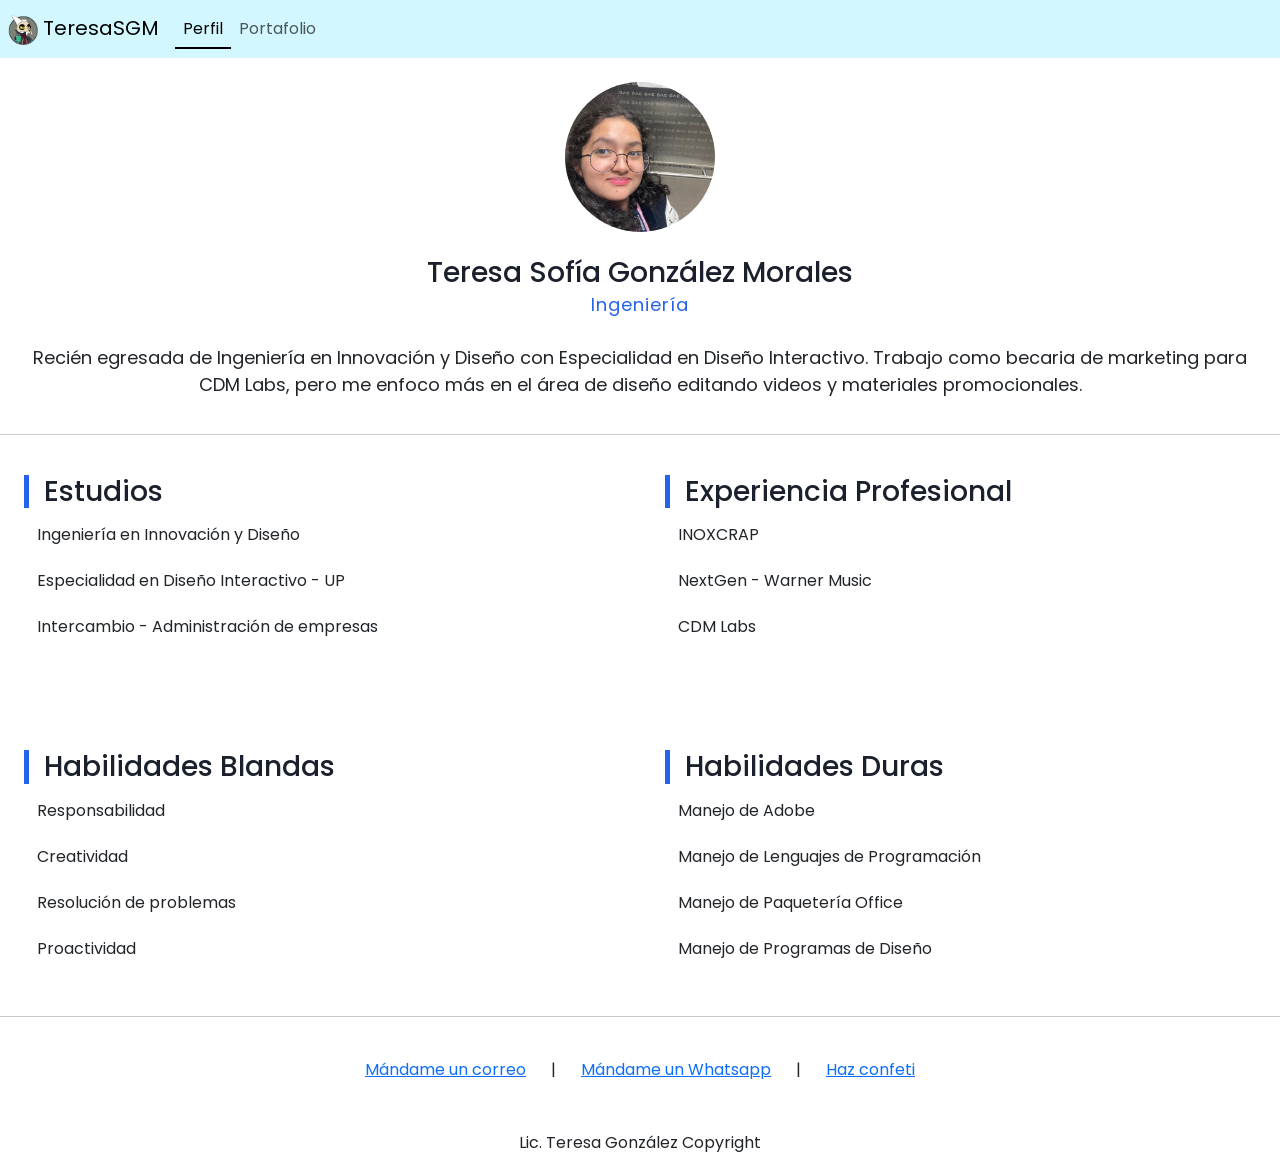
==== index.html @ 3d44a3c5 "Add footer" ====
<!DOCTYPE html>
<html lang="en">
<head>
    <meta charset="utf-8" />
    <meta name="viewport" content="width=device-width, initial-scale=1" />
    <title>Mi perfil</title>
    <link rel="preconnect" href="https://fonts.googleapis.com" />
    <link rel="preconnect" href="https://fonts.gstatic.com" crossorigin />
    <link
      href="https://cdn.jsdelivr.net/npm/bootstrap@5.3.8/dist/css/bootstrap.min.css"
      rel="stylesheet"
      integrity="sha384-sRIl4kxILFvY47J16cr9ZwB07vP4J8+LH7qKQnuqkuIAvNWLzeN8tE5YBujZqJLB"
      crossorigin="anonymous"
      
    />
    <link
      href="https://fonts.googleapis.com/css2?family=Poppins:ital,wght@0,100;0,200;0,300;0,400;0,500;0,600;0,700;0,800;0,900;1,100;1,200;1,300;1,400;1,500;1,600;1,700;1,800;1,900&display=swap"
      rel="stylesheet"
    />
    <link rel="stylesheet" href="./style.css">
</head>
<nav
      class="navbar navbar-expand-lg navbar-light"
      style="background-color: #d2f7ff"
    >
      <a class="navbar-brand ms-2" href="index.html">
        <img src="./Images/king.png" width="30" height="30" alt="gato" />
        TeresaSGM
      </a>

      <button
        class="navbar-toggler"
        type="button"
        data-bs-toggle="collapse"
        data-bs-target="#navbarNavAltMarkup"
        aria-controls="navbarNavAltMarkup"
        aria-expanded="false"
        aria-label="Toggle navigation"
      >
        <span class="navbar-toggler-icon"></span>
      </button>

      <div class="collapse navbar-collapse" id="navbarNavAltMarkup">
        <div class="navbar-nav">
          <a class="nav-item nav-link active" href="index.html">Perfil</a>
          <a class="nav-item nav-link" href="./links/portafolio.html"
            >Portafolio</a
          >
        </div>
      </div>
    </nav>
    <body>
    
    <br />
    <img class="profile-pic" alt="Teresa" src="./Images/foto.jpg" />
    <br />
    <h1 class="name">Teresa Sofía González Morales</h1>
    <h2 class="career">Ingeniería</h2>
    <p class="text">Recién egresada de Ingeniería en Innovación y Diseño con Especialidad en Diseño Interactivo. Trabajo como becaria de marketing
        para CDM Labs, pero me enfoco más en el área de diseño editando videos y materiales promocionales. 
    </p>
    <hr />
    <div class="parent p-4">
      <div class="grid-item">
        <h3 class="subtitle">Estudios</h3>
        <div class="mb-2">
          <button
            class="btn btn-lista w-100 text-start"
            type="button"
            data-bs-toggle="collapse"
            data-bs-target="#estudios1"
            aria-expanded="false"
            aria-controls="estudios1"
          >
            Ingeniería en Innovación y Diseño
          </button>
          <div class="collapse" id="estudios1">
            <div class="info p-2">
              <ul>
                <li>Universidad Panamericana - Campus Mixcoac</li>
                <li>Agosto 2021 - Junio 2025</li>
              </ul>
            </div>
          </div>
        </div>

        <div class="mb-2">
          <button
            class="btn btn-lista w-100 text-start"
            type="button"
            data-bs-toggle="collapse"
            data-bs-target="#estudios2"
            aria-expanded="false"
            aria-controls="estudios2"
          >
            Especialidad en Diseño Interactivo - UP
          </button>
          <div class="collapse" id="estudios2">
            <div class="info p-2">
              <ul>
                <li>Universidad Panamericana - Campus Mixcoac</li>
                <li>Julio 2025 - Junio 2026</li>
              </ul>
            </div>
          </div>
        </div>
        <div class="mb-2">
          <button
            class="btn btn-lista w-100 text-start"
            type="button"
            data-bs-toggle="collapse"
            data-bs-target="#estudios3"
            aria-expanded="false"
            aria-controls="estudios3"
          >
            Intercambio - Administración de empresas
          </button>
          <div class="collapse" id="estudios3">
            <div class="info p-2">
              <ul>
                <li>
                  Solbridge International School of Business - Daejeon, Corea
                  del Sur
                </li>
                <li>Agosto 2024 - Diciembre 2025</li>
              </ul>
            </div>
          </div>
        </div>
      </div>

      <div class="grid-item">
        <h3 class="subtitle">Experiencia Profesional</h3>
        <div class="mb-2">
          <button
            class="btn btn-lista w-100 text-start"
            type="button"
            data-bs-toggle="collapse"
            data-bs-target="#exp1"
            aria-expanded="false"
            aria-controls="exp1"
          >
            INOXCRAP
          </button>
          <div class="collapse" id="exp1">
            <div class="info p-2">
              <ul>
                <li>Verano 2024</li>
                <li>Asistente de diseño</li>
                <li>
                  Preparación de los planos y archivoss para la manufactura de
                  productos de acero inoxidable
                </li>
                <li>Uso de Solidworks, Autocad, Dr. Abe y Lantek Expert</li>
              </ul>
            </div>
          </div>
        </div>

        <div class="mb-2">
          <button
            class="btn btn-lista w-100 text-start"
            type="button"
            data-bs-toggle="collapse"
            data-bs-target="#exp2"
            aria-expanded="false"
            aria-controls="exp2"
          >
            NextGen - Warner Music
          </button>
          <div class="collapse" id="exp2">
            <div class="info p-2">
              <ul>
                <li>Agosto 2025 - Diciembre 2025</li>
                <li>
                  Investigación y estudio de mercado; desarrollo de una
                  propuesta de proyecto adecuada a Generación Z y Generación
                  Alpha
                </li>
              </ul>
            </div>
          </div>
        </div>

        <div class="mb-2">
          <button
            class="btn btn-lista w-100 text-start"
            type="button"
            data-bs-toggle="collapse"
            data-bs-target="#exp3"
            aria-expanded="false"
            aria-controls="exp3"
          >
            CDM Labs
          </button>
          <div class="collapse" id="exp3">
            <div class="info p-2">
              <ul>
                <li>Noviembre 2025 - Presente</li>
                <li>Becaria de marketing</li>
                <li>
                  Edición de videos promocionales para eventos y redes sociales;
                  animación de logos promocionales
                </li>
                <li>
                  Manejo de la tienda de amazon y procesamiento de las ventas
                  mensuales
                </li>
                <li>
                  Uso de After Effects, Capcut, Illustrator, Excel, Python y
                  Amazon Seller Central.
                </li>
              </ul>
            </div>
          </div>
        </div>
      </div>

      <div class="grid-item">
        <h3 class="subtitle">Habilidades Blandas</h3>
        <div class="mb-2">
          <button
            class="btn btn-lista w-100 text-start"
            type="button"
            data-bs-toggle="collapse"
            data-bs-target="#blanda1"
            aria-expanded="false"
            aria-controls="blanda1"
          >
            Responsabilidad
          </button>
        </div>

        <div class="mb-2">
          <button
            class="btn btn-lista w-100 text-start"
            type="button"
            data-bs-toggle="collapse"
            data-bs-target="#blanda2"
            aria-expanded="false"
            aria-controls="blanda2"
          >
            Creatividad
          </button>
        </div>

        <div class="mb-2">
          <button
            class="btn btn-lista w-100 text-start"
            type="button"
            data-bs-toggle="collapse"
            data-bs-target="#blanda3"
            aria-expanded="false"
            aria-controls="blanda3"
          >
            Resolución de problemas
          </button>
        </div>

        <div class="mb-2">
          <button
            class="btn btn-lista w-100 text-start"
            type="button"
            data-bs-toggle="collapse"
            data-bs-target="#blanda4"
            aria-expanded="false"
            aria-controls="blanda4"
          >
            Proactividad
          </button>
        </div>
      </div>

      <div class="grid-item">
        <h3 class="subtitle">Habilidades Duras</h3>
        <div class="mb-2">
          <button
            class="btn btn-lista text-start"
            type="button"
            data-bs-toggle="collapse"
            data-bs-target="#dura1"
            aria-expanded="false"
            aria-controls="dura1"
          >
            Manejo de Adobe
          </button>
          <div class="collapse" id="dura1">
            <div class="info p-2">
              <ul>
                <li>Illustrator</li>
                <li>Photoshop</li>
                <li>After Effects</li>
              </ul>
            </div>
          </div>
        </div>

        <div class="mb-2">
          <button
            class="btn btn-lista w-100 text-start"
            type="button"
            data-bs-toggle="collapse"
            data-bs-target="#dura2"
            aria-expanded="false"
            aria-controls="dura2"
          >
            Manejo de Lenguajes de Programación
          </button>
          <div class="collapse" id="dura2">
            <div class="info p-2">
              <ul>
                <li>Python (Pandas, Matplot)</li>
                <li>HTML</li>
              </ul>
            </div>
          </div>
        </div>

        <div class="mb-2">
          <button
            class="btn btn-lista w-100 text-start"
            type="button"
            data-bs-toggle="collapse"
            data-bs-target="#dura3"
            aria-expanded="false"
            aria-controls="dura3"
          >
            Manejo de Paquetería Office
          </button>
          <div class="collapse" id="dura3">
            <div class="info p-2">
              <ul>
                <li>Word</li>
                <li>PowerPoint</li>
                <li>Excel</li>
              </ul>
            </div>
          </div>
        </div>

        <div class="mb-2">
          <button
            class="btn btn-lista w-100 text-start"
            type="button"
            data-bs-toggle="collapse"
            data-bs-target="#dura4"
            aria-expanded="false"
            aria-controls="dura4"
          >
            Manejo de Programas de Diseño
          </button>
          <div class="collapse" id="dura4">
            <div class="info p-2">
              <ul>
                <li>Autocad</li>
                <li>Fusion</li>
                <li>Inventor</li>
                <li>Rhino3D</li>
                <li>Keyshot</li>
                <li>Solidworks</li>
              </ul>
            </div>
          </div>
        </div>
      </div>
    </div>
    <hr />
    </div>    
    <div style="display: flex; justify-content: center; align-items: center">
      <a href="teresasofiagonzalez@gmail.com">Mándame un correo</a>
      <p style="margin: 25px">|</p>
      <a href="https://wa.me/5539582514">Mándame un Whatsapp</a>
      <p style="margin: 25px">|</p>
      <a href="https://confettipage.com/en" target="blank">Haz confeti</a>
    </div>
    <br />
    <footer style="display: flex; justify-content: center">
      Lic. Teresa González Copyright
    </footer>
    <script src="https://cdn.jsdelivr.net/npm/bootstrap@5.3.8/dist/js/bootstrap.bundle.min.js"></script>
</body>
</html>
---- style.css ----
body{
        font-family: Poppins;
     }
     .name{
        text-align: center;
        color: #1a202c;
        margin-bottom: 5px;
        font-size: 28px;
      }
     .text {
       text-align: center;
       font-weight: 400;
       font-size: 18px;
       padding: 20px;
     }
      .career{
        text-align: center;
        color: #2563eb;
        font-weight: 400;
        font-size: 18px;
        letter-spacing: 1px;
      }
      .subtitle{
        color: #1a202c;
        border-left: 5px solid #2563eb;
        padding-left: 15px;
      }
      .sublist{
        list-style: none;
        padding: 0;
        margin-left: 20px;
      }
      .subtext{
        background: #f9fafb;
        margin-bottom: 8px;
        padding: 10px;
        border-radius: 5px;
        outline: 2px solid #bbbbbb;

      }
      .profile-pic{
        width: 150px;
        height: 150px;
        object-fit: cover; /* Prevents the image from stretching/squishing */
        border-radius: 50%;
        display: block;
        margin: 0 auto;

      }
     .navbar-nav .nav-link.active {
        border-bottom: 2px solid #000;
        padding-bottom: 2px;
     }

     @media (min-width: 768px) {
       .parent {
         display: grid;
         grid-template-columns: repeat(2, 1fr);
         grid-template-rows: repeat(2, 1fr);
         gap: 50px;
       }
     }
     @media (max-width: 767px) {
       .parent {
         display: grid;
         grid-template-columns: 1fr;
         gap: 20px;
       }
     }
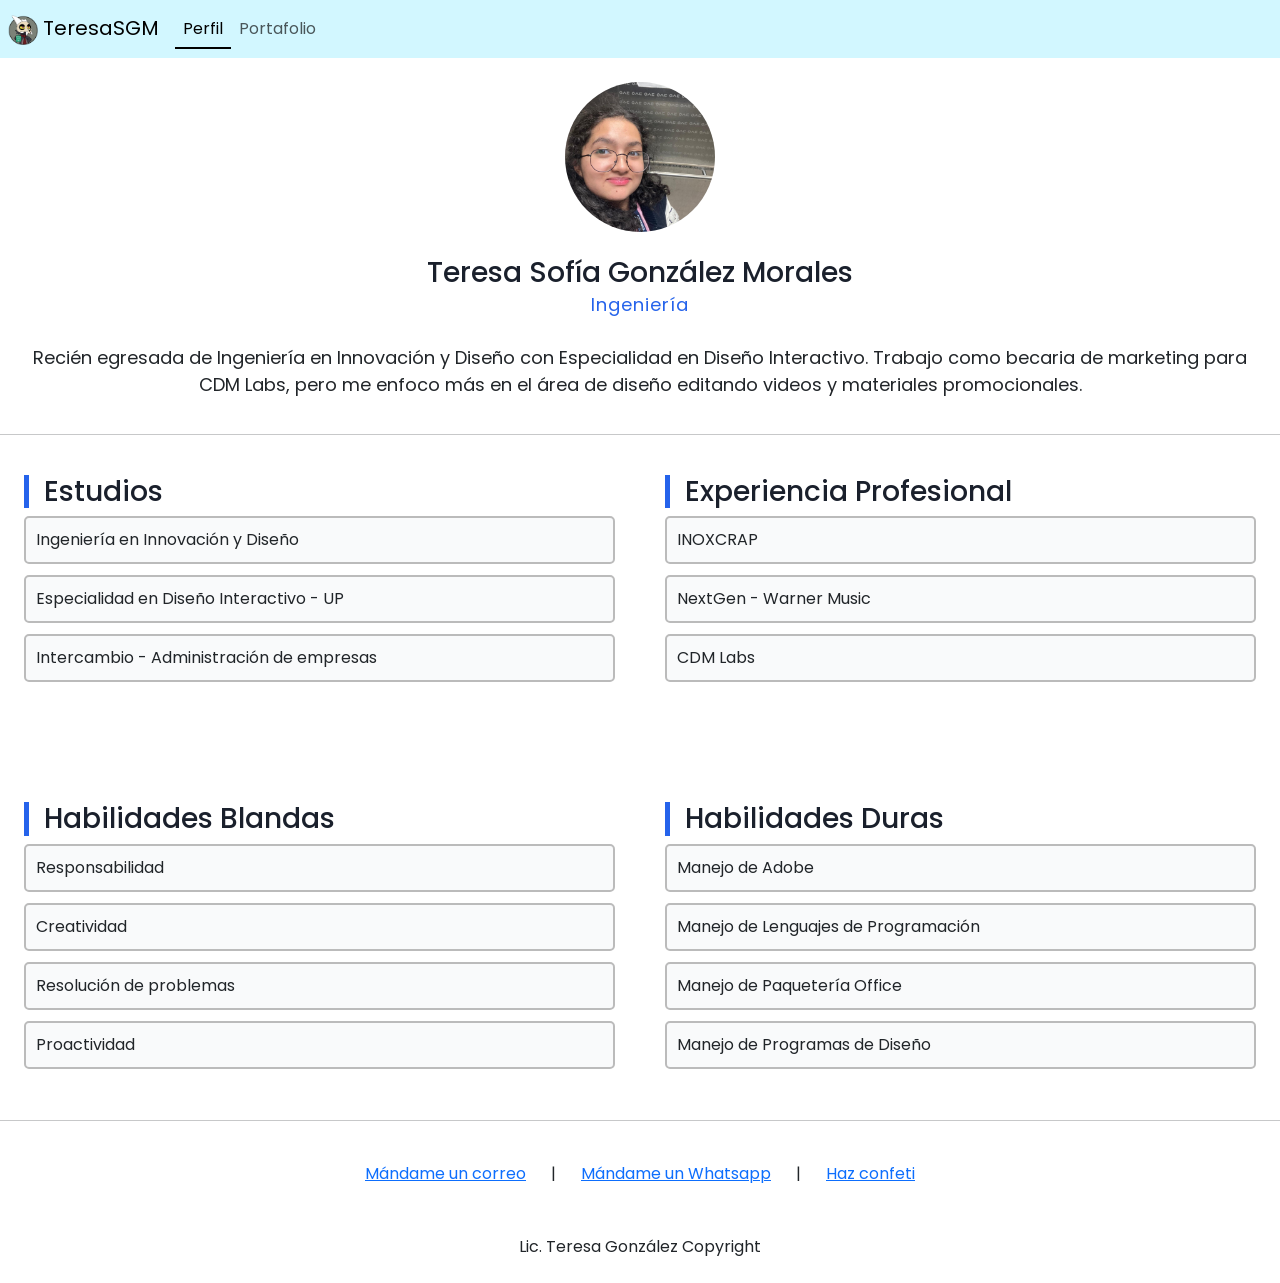
==== commit c317c5dd: "Add break at the end" ====
--- a/index.html
+++ b/index.html
@@ -377,6 +377,7 @@
     <footer style="display: flex; justify-content: center">
       Lic. Teresa González Copyright
     </footer>
+    <br />
     <script src="https://cdn.jsdelivr.net/npm/bootstrap@5.3.8/dist/js/bootstrap.bundle.min.js"></script>
 </body>
 </html>
--- a/style.css
+++ b/style.css
@@ -67,3 +67,27 @@
          gap: 20px;
        }
      }
+     .btn-lista {
+       background-color: #f9fafb;
+       border: 2px solid #bbbbbb;
+       border-radius: 5px;
+       margin-bottom: 3px;
+       padding: 10px;
+       width: 100%;
+     }
+     .btn-lista:hover {
+       background: #e5e5e5;
+       border: 2px solid #575757;
+     }
+
+     .info {
+       background-color: #ffffff;
+       border-left: 4px solid #004cbe;
+       margin: 0px 0px 0px 20px;
+       padding: 0px 25px;
+       font-size: 15px;
+     }
+     .info ul {
+       margin-bottom: 0;
+     }
+
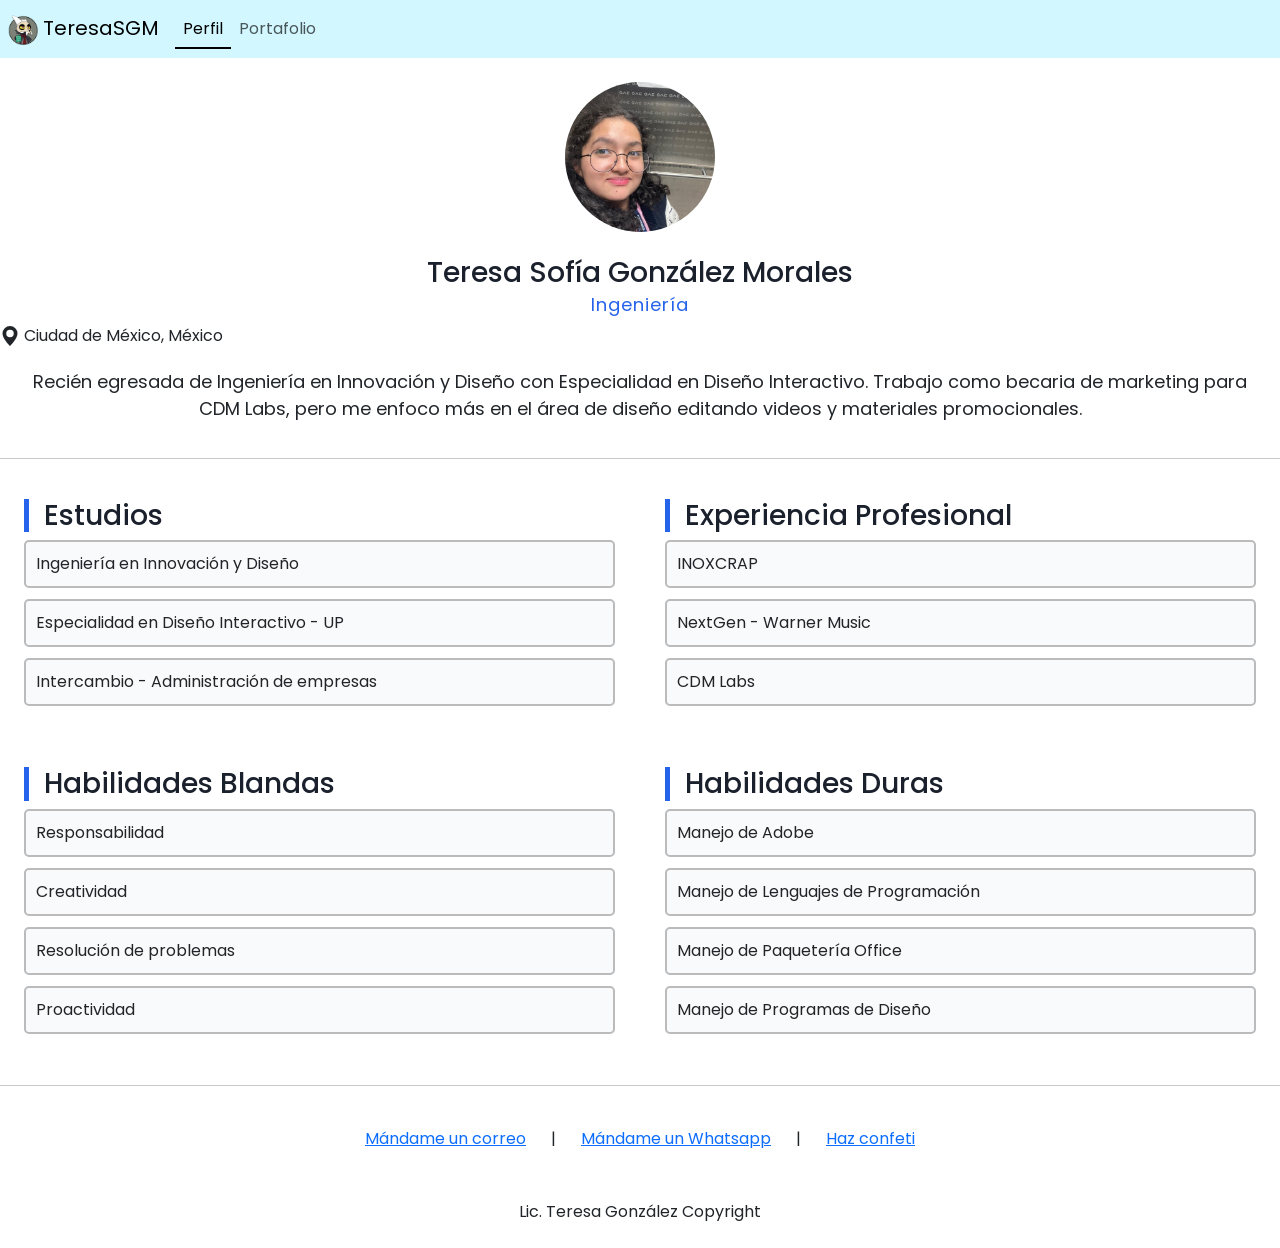
==== commit e9a487a9: "add location information" ====
--- a/index.html
+++ b/index.html
@@ -56,6 +56,21 @@
     <br />
     <h1 class="name">Teresa Sofía González Morales</h1>
     <h2 class="career">Ingeniería</h2>
+        <div class="location-container">
+      <svg
+        xmlns="http://www.w3.org/2000/svg"
+        width="20"
+        height="20"
+        fill="currentColor"
+        class="bi bi-geo-alt-fill"
+        viewBox="0 0 16 16"
+      >
+        <path
+          d="M8 16s6-5.686 6-10A6 6 0 0 0 2 6c0 4.314 6 10 6 10m0-7a3 3 0 1 1 0-6 3 3 0 0 1 0 6"
+        />
+      </svg>
+      <span>Ciudad de México, México</span>
+    </div>
     <p class="text">Recién egresada de Ingeniería en Innovación y Diseño con Especialidad en Diseño Interactivo. Trabajo como becaria de marketing
         para CDM Labs, pero me enfoco más en el área de diseño editando videos y materiales promocionales. 
     </p>
--- a/style.css
+++ b/style.css
@@ -56,7 +56,7 @@
        .parent {
          display: grid;
          grid-template-columns: repeat(2, 1fr);
-         grid-template-rows: repeat(2, 1fr);
+         grid-template-rows: repeat(2, auto);
          gap: 50px;
        }
      }
@@ -65,6 +65,7 @@
          display: grid;
          grid-template-columns: 1fr;
          gap: 20px;
+         align-items: start;
        }
      }
      .btn-lista {
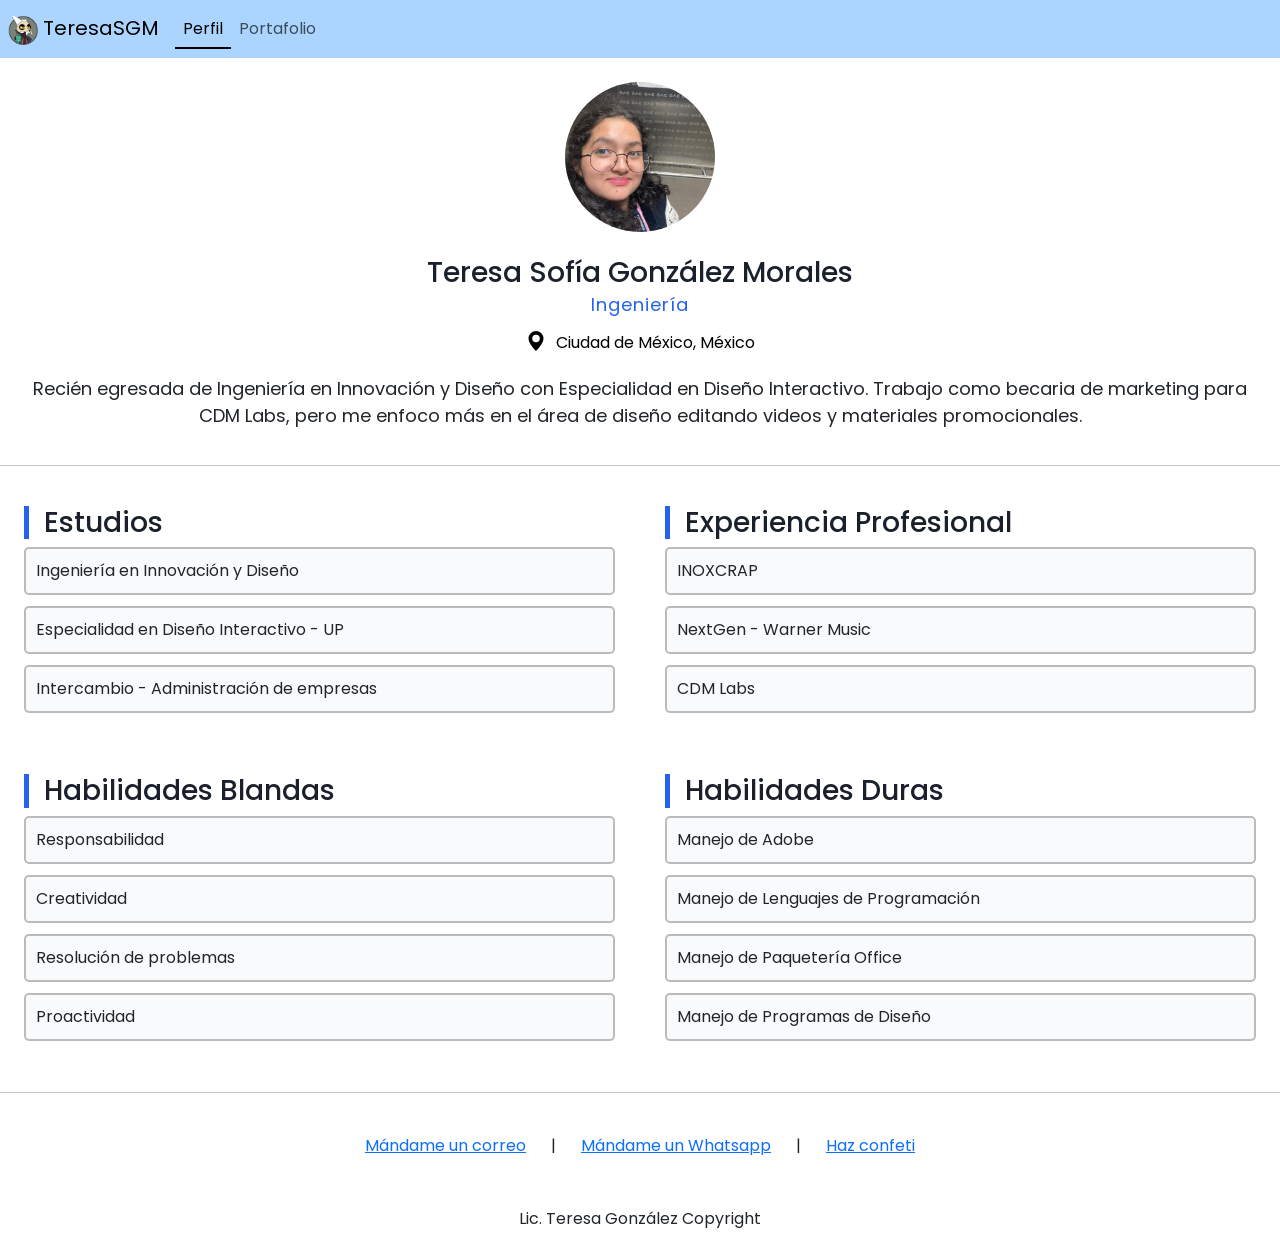
==== commit 9feca6d7: "Fix HTML structure and update navbar background color" ====
--- a/index.html
+++ b/index.html
@@ -21,7 +21,7 @@
 </head>
 <nav
       class="navbar navbar-expand-lg navbar-light"
-      style="background-color: #d2f7ff"
+      style="background-color: #abd5ff"
     >
       <a class="navbar-brand ms-2" href="index.html">
         <img src="./Images/king.png" width="30" height="30" alt="gato" />
--- a/style.css
+++ b/style.css
@@ -41,7 +41,7 @@
       .profile-pic{
         width: 150px;
         height: 150px;
-        object-fit: cover; /* Prevents the image from stretching/squishing */
+        object-fit: cover; 
         border-radius: 50%;
         display: block;
         margin: 0 auto;
@@ -59,6 +59,12 @@
          grid-template-rows: repeat(2, auto);
          gap: 50px;
        }
+       .parent2 {
+         display: grid;
+         grid-template-columns: repeat(4, 1fr);
+         grid-template-rows: repeat(1, auto);
+         gap: 50px;
+       } 
      }
      @media (max-width: 767px) {
        .parent {
@@ -67,6 +73,11 @@
          gap: 20px;
          align-items: start;
        }
+       .parent2 {
+         display: grid;
+         grid-template-columns: 1fr;
+         gap: 20px;
+       }  
      }
      .btn-lista {
        background-color: #f9fafb;
@@ -91,4 +102,45 @@
      .info ul {
        margin-bottom: 0;
      }
+     .location-container {
+       display: flex;
+       justify-content: center;
+       gap: 10px;
+       color: #000000;
+       font-size: 16px;
+       margin-top: 15px;
+     }
+     .video-loop {
+       width: 100%;
+       border-radius: 8px;
+     }
+     .contenedor-logos {
+       display: flex;
+       gap: 20px;
+       justify-content: center;
+     }
+     .video-loop-cover {
+       height: 100%;
+       width: 100%;
+     }
+     .contenedor-posters {
+       display: grid;
+       grid-template-columns: repeat(3, 1fr);
+       grid-template-rows: 1fr;
+       grid-column-gap: 5px;
+       grid-row-gap: 0px;
+     }
+     .carousel-control-prev-icon,
+     .carousel-control-next-icon {
+       filter: invert(33%) sepia(13%) saturate(940%) hue-rotate(182deg)
+         brightness(93%) contrast(88%);
+     }
+     .carousel-contenedor {
+       margin: 0 auto;
+     }
+     .carousel-contenedor .carousel-item img {
+       height: 450px;
+       width: auto;
+       object-fit: contain;
+     }
 
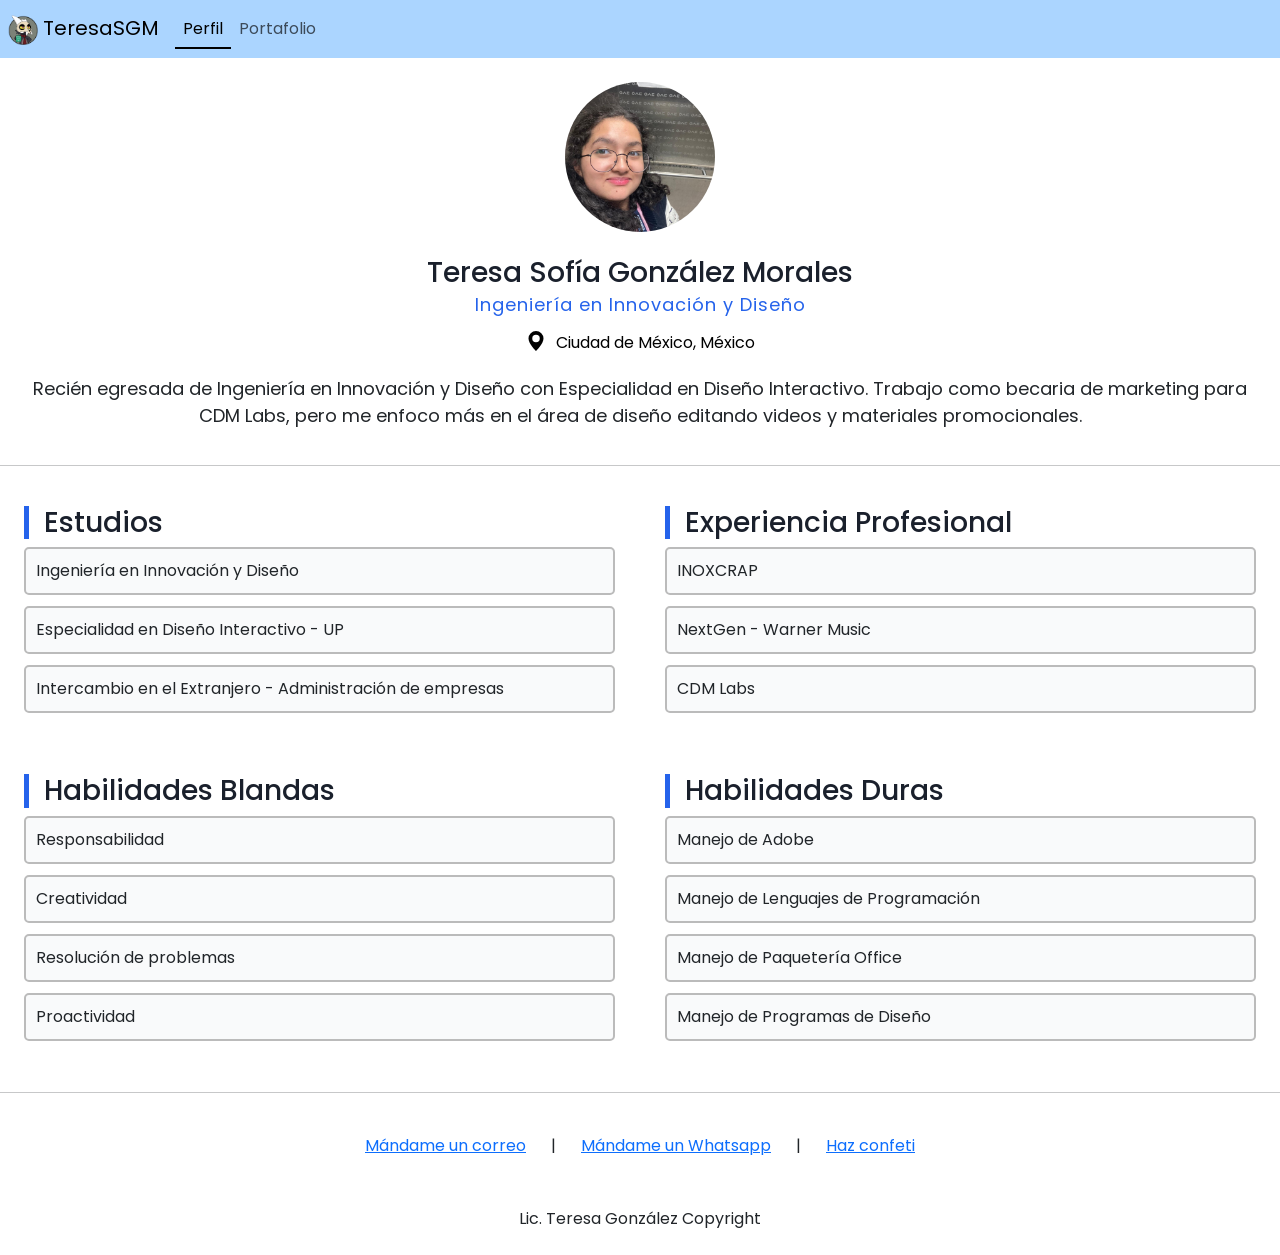
==== commit ca28e166: "Fix HTML encoding issues in index.html" ====
--- a/index.html
+++ b/index.html
@@ -55,7 +55,7 @@
     <img class="profile-pic" alt="Teresa" src="./Images/foto.jpg" />
     <br />
     <h1 class="name">Teresa Sofía González Morales</h1>
-    <h2 class="career">Ingeniería</h2>
+    <h2 class="career">Ingeniería en Innovación y Diseño</h2>
         <div class="location-container">
       <svg
         xmlns="http://www.w3.org/2000/svg"
@@ -128,7 +128,7 @@
             aria-expanded="false"
             aria-controls="estudios3"
           >
-            Intercambio - Administración de empresas
+            Intercambio en el Extranjero - Administración de empresas
           </button>
           <div class="collapse" id="estudios3">
             <div class="info p-2">
@@ -137,7 +137,7 @@
                   Solbridge International School of Business - Daejeon, Corea
                   del Sur
                 </li>
-                <li>Agosto 2024 - Diciembre 2025</li>
+                <li>Agosto 2024 - Diciembre 2024</li>
               </ul>
             </div>
           </div>
@@ -212,13 +212,13 @@
             <div class="info p-2">
               <ul>
                 <li>Noviembre 2025 - Presente</li>
-                <li>Becaria de marketing</li>
+                <li>Becaria de Marketing</li>
                 <li>
                   Edición de videos promocionales para eventos y redes sociales;
                   animación de logos promocionales
                 </li>
                 <li>
-                  Manejo de la tienda de amazon y procesamiento de las ventas
+                  Manejo de la tienda de Amazon y procesamiento de las ventas
                   mensuales
                 </li>
                 <li>
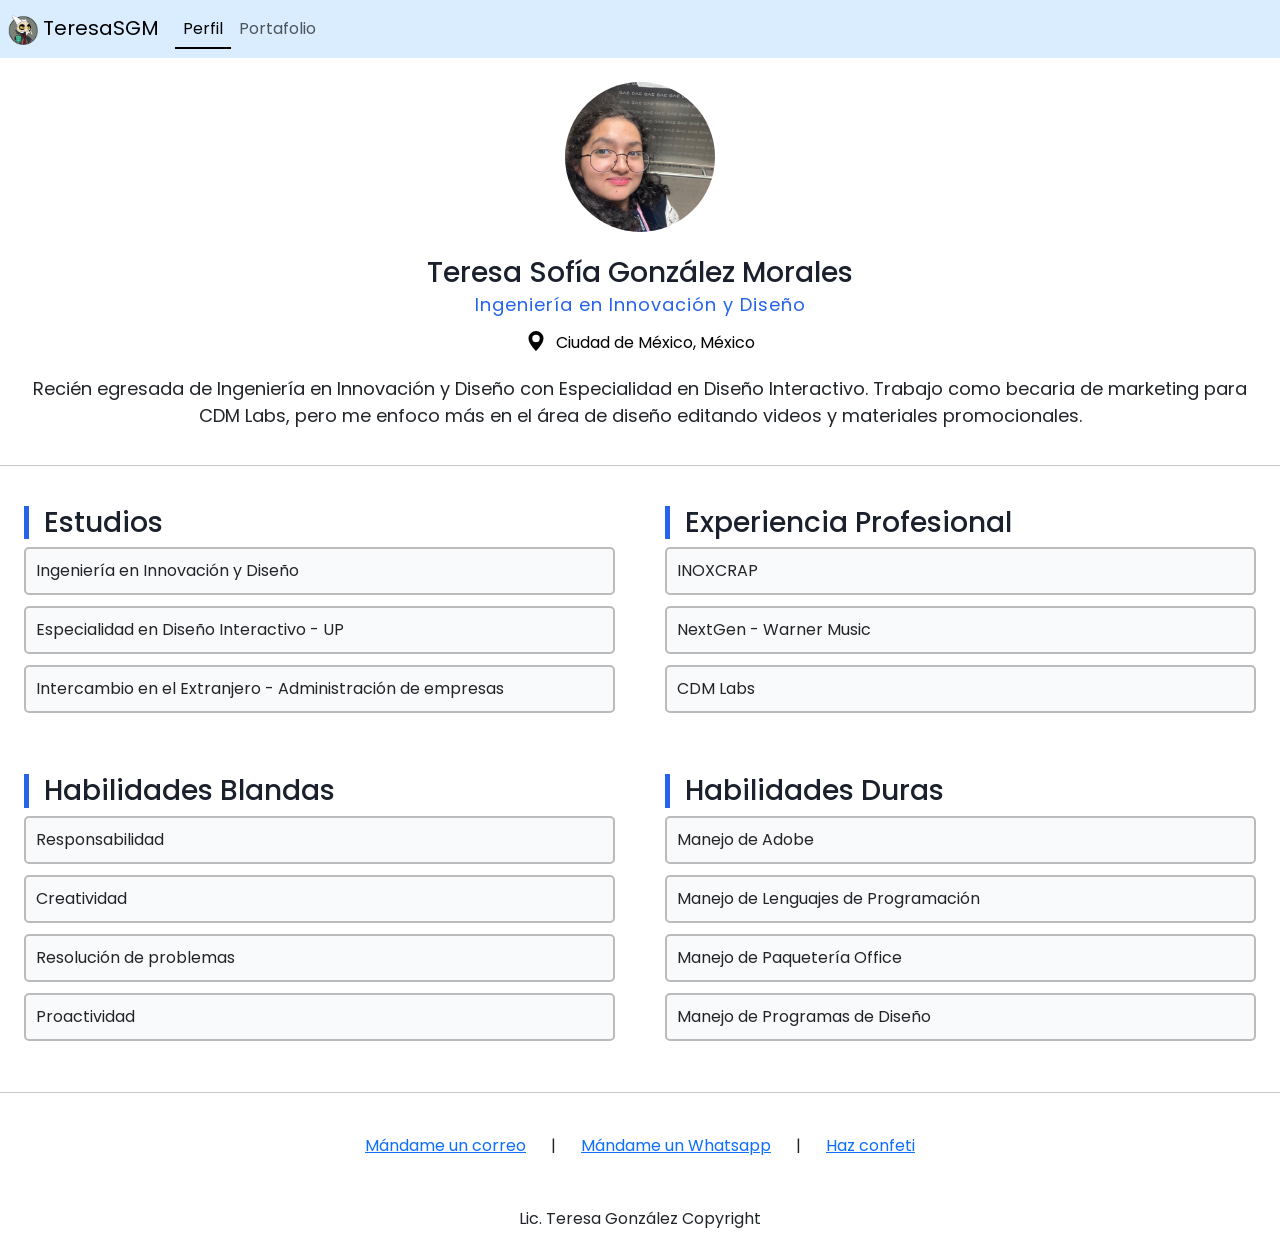
==== commit f8e3623a: "Change navbar background color and clean up HTML Updated navbar background color and fixed minor for" ====
--- a/index.html
+++ b/index.html
@@ -21,7 +21,7 @@
 </head>
 <nav
       class="navbar navbar-expand-lg navbar-light"
-      style="background-color: #abd5ff"
+      style="background-color: #d9edff" 
     >
       <a class="navbar-brand ms-2" href="index.html">
         <img src="./Images/king.png" width="30" height="30" alt="gato" />
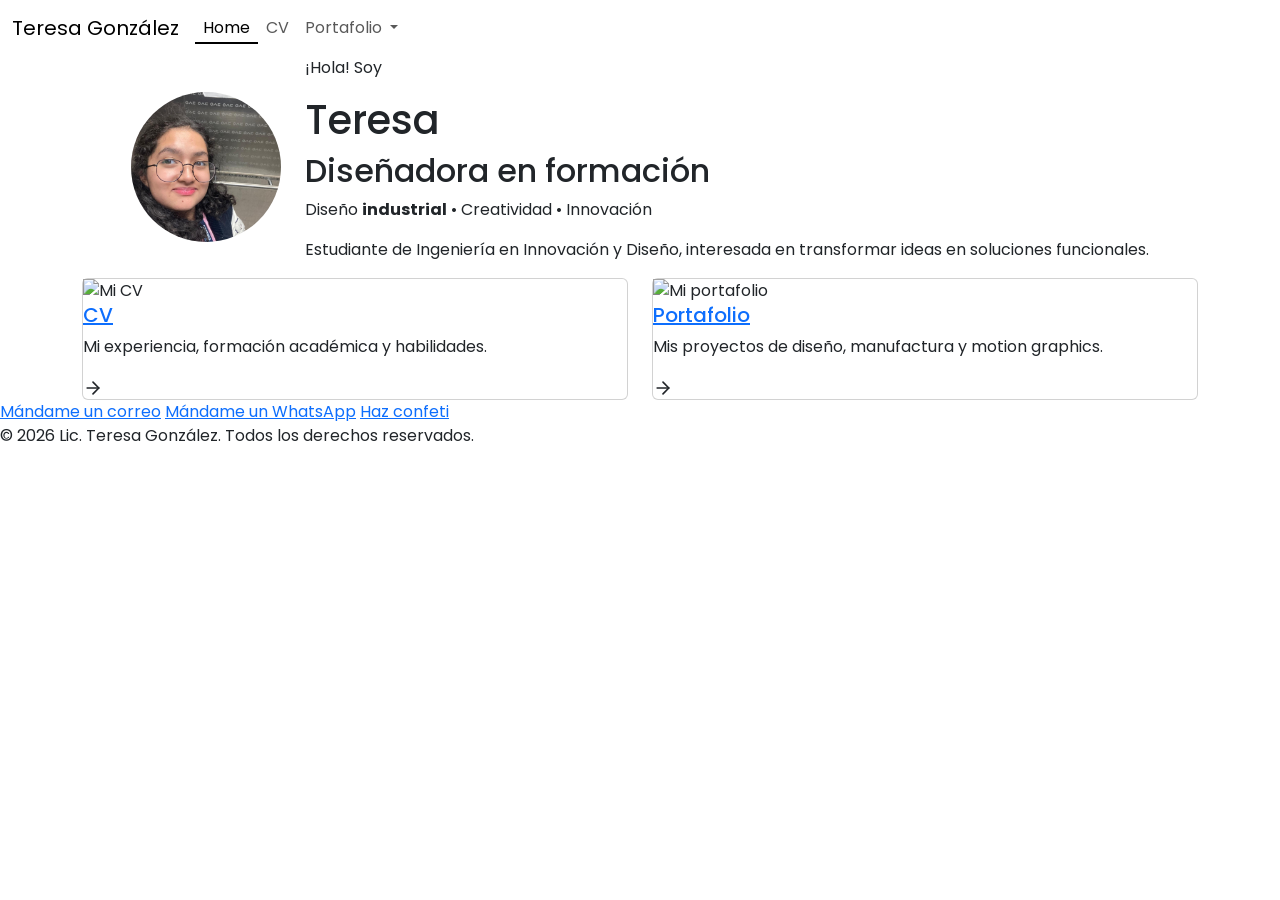
==== commit 418be69b: "Refactor index.html structure and content The HTML structure has been modified, including changes to" ====
--- a/index.html
+++ b/index.html
@@ -1,398 +1,211 @@
-<!DOCTYPE html>
+<!doctype html>
 <html lang="en">
-<head>
-    <meta charset="utf-8" />
-    <meta name="viewport" content="width=device-width, initial-scale=1" />
-    <title>Mi perfil</title>
+  <head>
+    <meta charset="UTF-8" />
+    <meta name="viewport" content="width=device-width, initial-scale=1.0" />
+    <title>Document</title>
+    <!-- Bootstrap 5 CSS -->
+    <link
+      href="https://cdn.jsdelivr.net/npm/bootstrap@5.3.3/dist/css/bootstrap.min.css"
+      rel="stylesheet"
+    />
     <link rel="preconnect" href="https://fonts.googleapis.com" />
     <link rel="preconnect" href="https://fonts.gstatic.com" crossorigin />
     <link
-      href="https://cdn.jsdelivr.net/npm/bootstrap@5.3.8/dist/css/bootstrap.min.css"
-      rel="stylesheet"
-      integrity="sha384-sRIl4kxILFvY47J16cr9ZwB07vP4J8+LH7qKQnuqkuIAvNWLzeN8tE5YBujZqJLB"
-      crossorigin="anonymous"
-      
-    />
-    <link
-      href="https://fonts.googleapis.com/css2?family=Poppins:ital,wght@0,100;0,200;0,300;0,400;0,500;0,600;0,700;0,800;0,900;1,100;1,200;1,300;1,400;1,500;1,600;1,700;1,800;1,900&display=swap"
+      href="https://fonts.googleapis.com/css2?family=Poppins:wght@400;500;600;700;800&display=swap"
       rel="stylesheet"
     />
-    <link rel="stylesheet" href="./style.css">
-</head>
-<nav
-      class="navbar navbar-expand-lg navbar-light"
-      style="background-color: #d9edff" 
-    >
-      <a class="navbar-brand ms-2" href="index.html">
-        <img src="./Images/king.png" width="30" height="30" alt="gato" />
-        TeresaSGM
-      </a>
-
-      <button
-        class="navbar-toggler"
-        type="button"
-        data-bs-toggle="collapse"
-        data-bs-target="#navbarNavAltMarkup"
-        aria-controls="navbarNavAltMarkup"
-        aria-expanded="false"
-        aria-label="Toggle navigation"
-      >
-        <span class="navbar-toggler-icon"></span>
-      </button>
-
-      <div class="collapse navbar-collapse" id="navbarNavAltMarkup">
-        <div class="navbar-nav">
-          <a class="nav-item nav-link active" href="index.html">Perfil</a>
-          <a class="nav-item nav-link" href="./links/portafolio.html"
-            >Portafolio</a
-          >
+    <link rel="stylesheet" href="./style.css" />
+  </head>
+  <body>
+    <nav class="navbar navbar-expand-lg navbar-light main-nav">
+      <div class="container-fluid">
+        <a class="navbar-brand" href="#">Teresa González</a>
+        <button
+          class="navbar-toggler"
+          type="button"
+          data-bs-toggle="collapse"
+          data-bs-target="#navbarNavDropdown"
+          aria-controls="navbarNavDropdown"
+          aria-expanded="false"
+          aria-label="Toggle navigation"
+        >
+          <span class="navbar-toggler-icon"></span>
+        </button>
+        <div class="collapse navbar-collapse" id="navbarNavDropdown">
+          <ul class="navbar-nav">
+            <li class="nav-item">
+              <a class="nav-link active" aria-current="page" href="index.html"
+                >Home</a
+              >
+            </li>
+            <li class="nav-item">
+              <a class="nav-link" href="./Links/CV.html">CV</a>
+            </li>
+            <li class="nav-item dropdown">
+              <a
+                class="nav-link dropdown-toggle"
+                href="#"
+                id="navbarDropdownMenuLink"
+                role="button"
+                data-bs-toggle="dropdown"
+                aria-expanded="false"
+              >
+                Portafolio
+              </a>
+              <ul
+                class="dropdown-menu"
+                aria-labelledby="navbarDropdownMenuLink"
+              >
+                <li>
+                  <a class="dropdown-item" href="./Links/MotionGraphics.html"
+                    >Motion Graphics</a
+                  >
+                </li>
+                <li>
+                  <a class="dropdown-item" href="./Links/Manufactura.html"
+                    >Manufactura</a
+                  >
+                </li>
+                <li>
+                  <a class="dropdown-item" href="./Links/Renders.html"
+                    >Renders</a
+                  >
+                </li>
+                <li>
+                  <a class="dropdown-item" href="./Links/DiseñoGrafico.html"
+                    >Diseño Gráfico</a
+                  >
+                </li>
+              </ul>
+            </li>
+          </ul>
         </div>
       </div>
     </nav>
-    <body>
-    
-    <br />
-    <img class="profile-pic" alt="Teresa" src="./Images/foto.jpg" />
-    <br />
-    <h1 class="name">Teresa Sofía González Morales</h1>
-    <h2 class="career">Ingeniería en Innovación y Diseño</h2>
-        <div class="location-container">
-      <svg
-        xmlns="http://www.w3.org/2000/svg"
-        width="20"
-        height="20"
-        fill="currentColor"
-        class="bi bi-geo-alt-fill"
-        viewBox="0 0 16 16"
-      >
-        <path
-          d="M8 16s6-5.686 6-10A6 6 0 0 0 2 6c0 4.314 6 10 6 10m0-7a3 3 0 1 1 0-6 3 3 0 0 1 0 6"
-        />
-      </svg>
-      <span>Ciudad de México, México</span>
-    </div>
-    <p class="text">Recién egresada de Ingeniería en Innovación y Diseño con Especialidad en Diseño Interactivo. Trabajo como becaria de marketing
-        para CDM Labs, pero me enfoco más en el área de diseño editando videos y materiales promocionales. 
-    </p>
-    <hr />
-    <div class="parent p-4">
-      <div class="grid-item">
-        <h3 class="subtitle">Estudios</h3>
-        <div class="mb-2">
-          <button
-            class="btn btn-lista w-100 text-start"
-            type="button"
-            data-bs-toggle="collapse"
-            data-bs-target="#estudios1"
-            aria-expanded="false"
-            aria-controls="estudios1"
-          >
-            Ingeniería en Innovación y Diseño
-          </button>
-          <div class="collapse" id="estudios1">
-            <div class="info p-2">
-              <ul>
-                <li>Universidad Panamericana - Campus Mixcoac</li>
-                <li>Agosto 2021 - Junio 2025</li>
-              </ul>
-            </div>
-          </div>
-        </div>
-
-        <div class="mb-2">
-          <button
-            class="btn btn-lista w-100 text-start"
-            type="button"
-            data-bs-toggle="collapse"
-            data-bs-target="#estudios2"
-            aria-expanded="false"
-            aria-controls="estudios2"
-          >
-            Especialidad en Diseño Interactivo - UP
-          </button>
-          <div class="collapse" id="estudios2">
-            <div class="info p-2">
-              <ul>
-                <li>Universidad Panamericana - Campus Mixcoac</li>
-                <li>Julio 2025 - Junio 2026</li>
-              </ul>
-            </div>
-          </div>
-        </div>
-        <div class="mb-2">
-          <button
-            class="btn btn-lista w-100 text-start"
-            type="button"
-            data-bs-toggle="collapse"
-            data-bs-target="#estudios3"
-            aria-expanded="false"
-            aria-controls="estudios3"
-          >
-            Intercambio en el Extranjero - Administración de empresas
-          </button>
-          <div class="collapse" id="estudios3">
-            <div class="info p-2">
-              <ul>
-                <li>
-                  Solbridge International School of Business - Daejeon, Corea
-                  del Sur
-                </li>
-                <li>Agosto 2024 - Diciembre 2024</li>
-              </ul>
+    <section class="hero">
+      <div class="container-fluid px-4 px-lg-5">
+        <!-- justify-content-center agrupa foto y texto en el centro -->
+        <div class="row align-items-center justify-content-center hero-row">
+          <!-- col-lg-auto: la columna mide lo que mide la foto -->
+          <div class="col-12 col-lg-auto text-center mb-5 mb-lg-0">
+            <img class="profile-pic" alt="Teresa" src="./Images/foto.jpg" />
+          </div>
+
+          <!-- col-lg-auto: la columna mide lo que mide el texto -->
+          <div class="col-12 col-lg-auto d-flex justify-content-center">
+            <div class="hero-text text-center text-lg-start">
+              <p class="hero-hello">¡Hola! Soy</p>
+              <h1 class="hero-name">Teresa</h1>
+              <h2 class="hero-role">Diseñadora en formación</h2>
+              <p class="hero-tags">
+                Diseño <strong>industrial</strong> • Creatividad • Innovación
+              </p>
+              <p class="hero-desc mx-auto mx-lg-0">
+                Estudiante de Ingeniería en Innovación y Diseño, interesada en
+                transformar ideas en soluciones funcionales.
+              </p>
             </div>
           </div>
         </div>
       </div>
-
-      <div class="grid-item">
-        <h3 class="subtitle">Experiencia Profesional</h3>
-        <div class="mb-2">
-          <button
-            class="btn btn-lista w-100 text-start"
-            type="button"
-            data-bs-toggle="collapse"
-            data-bs-target="#exp1"
-            aria-expanded="false"
-            aria-controls="exp1"
-          >
-            INOXCRAP
-          </button>
-          <div class="collapse" id="exp1">
-            <div class="info p-2">
-              <ul>
-                <li>Verano 2024</li>
-                <li>Asistente de diseño</li>
-                <li>
-                  Preparación de los planos y archivoss para la manufactura de
-                  productos de acero inoxidable
-                </li>
-                <li>Uso de Solidworks, Autocad, Dr. Abe y Lantek Expert</li>
-              </ul>
+    </section>
+    <section class="cards-section">
+      <div class="container">
+        <div class="row justify-content-center g-4">
+          <div class="col-12 col-lg-6">
+            <div class="card card-h">
+              <img
+                class="card-h-img"
+                src="./Images/CVPORT-01.png"
+                alt="Mi CV"
+              />
+              <div class="card-h-body">
+                <h5 class="card-h-title">
+                  <a href="./Links/CV.html" class="stretched-link">CV</a>
+                </h5>
+                <p class="card-h-text">
+                  Mi experiencia, formación académica y habilidades.
+                </p>
+              </div>
+              <span class="card-h-arrow" aria-hidden="true">
+                <svg
+                  width="20"
+                  height="20"
+                  viewBox="0 0 24 24"
+                  fill="none"
+                  stroke="currentColor"
+                  stroke-width="2"
+                  stroke-linecap="round"
+                  stroke-linejoin="round"
+                >
+                  <line x1="5" y1="12" x2="19" y2="12" />
+                  <polyline points="12 5 19 12 12 19" />
+                </svg>
+              </span>
             </div>
           </div>
-        </div>
-
-        <div class="mb-2">
-          <button
-            class="btn btn-lista w-100 text-start"
-            type="button"
-            data-bs-toggle="collapse"
-            data-bs-target="#exp2"
-            aria-expanded="false"
-            aria-controls="exp2"
-          >
-            NextGen - Warner Music
-          </button>
-          <div class="collapse" id="exp2">
-            <div class="info p-2">
-              <ul>
-                <li>Agosto 2025 - Diciembre 2025</li>
-                <li>
-                  Investigación y estudio de mercado; desarrollo de una
-                  propuesta de proyecto adecuada a Generación Z y Generación
-                  Alpha
-                </li>
-              </ul>
-            </div>
-          </div>
-        </div>
-
-        <div class="mb-2">
-          <button
-            class="btn btn-lista w-100 text-start"
-            type="button"
-            data-bs-toggle="collapse"
-            data-bs-target="#exp3"
-            aria-expanded="false"
-            aria-controls="exp3"
-          >
-            CDM Labs
-          </button>
-          <div class="collapse" id="exp3">
-            <div class="info p-2">
-              <ul>
-                <li>Noviembre 2025 - Presente</li>
-                <li>Becaria de Marketing</li>
-                <li>
-                  Edición de videos promocionales para eventos y redes sociales;
-                  animación de logos promocionales
-                </li>
-                <li>
-                  Manejo de la tienda de Amazon y procesamiento de las ventas
-                  mensuales
-                </li>
-                <li>
-                  Uso de After Effects, Capcut, Illustrator, Excel, Python y
-                  Amazon Seller Central.
-                </li>
-              </ul>
+
+          <!-- Card Portafolio -->
+          <div class="col-12 col-lg-6">
+            <div class="card card-h">
+              <img
+                class="card-h-img"
+                src="./Images/CVPORT-02.png"
+                alt="Mi portafolio"
+              />
+              <div class="card-h-body">
+                <h5 class="card-h-title">
+                  <a href="./Links/Portafolio.html" class="stretched-link"
+                    >Portafolio</a
+                  >
+                </h5>
+                <p class="card-h-text">
+                  Mis proyectos de diseño, manufactura y motion graphics.
+                </p>
+              </div>
+              <span class="card-h-arrow" aria-hidden="true">
+                <svg
+                  width="20"
+                  height="20"
+                  viewBox="0 0 24 24"
+                  fill="none"
+                  stroke="currentColor"
+                  stroke-width="2"
+                  stroke-linecap="round"
+                  stroke-linejoin="round"
+                >
+                  <line x1="5" y1="12" x2="19" y2="12" />
+                  <polyline points="12 5 19 12 12 19" />
+                </svg>
+              </span>
             </div>
           </div>
         </div>
       </div>
-
-      <div class="grid-item">
-        <h3 class="subtitle">Habilidades Blandas</h3>
-        <div class="mb-2">
-          <button
-            class="btn btn-lista w-100 text-start"
-            type="button"
-            data-bs-toggle="collapse"
-            data-bs-target="#blanda1"
-            aria-expanded="false"
-            aria-controls="blanda1"
-          >
-            Responsabilidad
-          </button>
-        </div>
-
-        <div class="mb-2">
-          <button
-            class="btn btn-lista w-100 text-start"
-            type="button"
-            data-bs-toggle="collapse"
-            data-bs-target="#blanda2"
-            aria-expanded="false"
-            aria-controls="blanda2"
-          >
-            Creatividad
-          </button>
-        </div>
-
-        <div class="mb-2">
-          <button
-            class="btn btn-lista w-100 text-start"
-            type="button"
-            data-bs-toggle="collapse"
-            data-bs-target="#blanda3"
-            aria-expanded="false"
-            aria-controls="blanda3"
-          >
-            Resolución de problemas
-          </button>
-        </div>
-
-        <div class="mb-2">
-          <button
-            class="btn btn-lista w-100 text-start"
-            type="button"
-            data-bs-toggle="collapse"
-            data-bs-target="#blanda4"
-            aria-expanded="false"
-            aria-controls="blanda4"
-          >
-            Proactividad
-          </button>
-        </div>
-      </div>
-
-      <div class="grid-item">
-        <h3 class="subtitle">Habilidades Duras</h3>
-        <div class="mb-2">
-          <button
-            class="btn btn-lista text-start"
-            type="button"
-            data-bs-toggle="collapse"
-            data-bs-target="#dura1"
-            aria-expanded="false"
-            aria-controls="dura1"
-          >
-            Manejo de Adobe
-          </button>
-          <div class="collapse" id="dura1">
-            <div class="info p-2">
-              <ul>
-                <li>Illustrator</li>
-                <li>Photoshop</li>
-                <li>After Effects</li>
-              </ul>
-            </div>
-          </div>
-        </div>
-
-        <div class="mb-2">
-          <button
-            class="btn btn-lista w-100 text-start"
-            type="button"
-            data-bs-toggle="collapse"
-            data-bs-target="#dura2"
-            aria-expanded="false"
-            aria-controls="dura2"
-          >
-            Manejo de Lenguajes de Programación
-          </button>
-          <div class="collapse" id="dura2">
-            <div class="info p-2">
-              <ul>
-                <li>Python (Pandas, Matplot)</li>
-                <li>HTML</li>
-              </ul>
-            </div>
-          </div>
-        </div>
-
-        <div class="mb-2">
-          <button
-            class="btn btn-lista w-100 text-start"
-            type="button"
-            data-bs-toggle="collapse"
-            data-bs-target="#dura3"
-            aria-expanded="false"
-            aria-controls="dura3"
-          >
-            Manejo de Paquetería Office
-          </button>
-          <div class="collapse" id="dura3">
-            <div class="info p-2">
-              <ul>
-                <li>Word</li>
-                <li>PowerPoint</li>
-                <li>Excel</li>
-              </ul>
-            </div>
-          </div>
-        </div>
-
-        <div class="mb-2">
-          <button
-            class="btn btn-lista w-100 text-start"
-            type="button"
-            data-bs-toggle="collapse"
-            data-bs-target="#dura4"
-            aria-expanded="false"
-            aria-controls="dura4"
-          >
-            Manejo de Programas de Diseño
-          </button>
-          <div class="collapse" id="dura4">
-            <div class="info p-2">
-              <ul>
-                <li>Autocad</li>
-                <li>Fusion</li>
-                <li>Inventor</li>
-                <li>Rhino3D</li>
-                <li>Keyshot</li>
-                <li>Solidworks</li>
-              </ul>
-            </div>
-          </div>
-        </div>
-      </div>
-    </div>
-    <hr />
-    </div>    
-    <div style="display: flex; justify-content: center; align-items: center">
-      <a href="teresasofiagonzalez@gmail.com">Mándame un correo</a>
-      <p style="margin: 25px">|</p>
-      <a href="https://wa.me/5539582514">Mándame un Whatsapp</a>
-      <p style="margin: 25px">|</p>
-      <a href="https://confettipage.com/en" target="blank">Haz confeti</a>
-    </div>
-    <br />
-    <footer style="display: flex; justify-content: center">
-      Lic. Teresa González Copyright
+    </section>
+
+    <footer class="site-footer">
+      <nav class="footer-links" aria-label="Contacto">
+        <a href="mailto:teresasofiagonzalez@gmail.com">Mándame un correo</a>
+        <a
+          href="https://wa.me/525539582514"
+          target="_blank"
+          rel="noopener noreferrer"
+          >Mándame un WhatsApp</a
+        >
+        <a
+          href="https://confettipage.com/en"
+          target="_blank"
+          rel="noopener noreferrer"
+          >Haz confeti</a
+        >
+      </nav>
+      <p class="footer-copy">
+        © 2026 Lic. Teresa González. Todos los derechos reservados.
+      </p>
     </footer>
-    <br />
-    <script src="https://cdn.jsdelivr.net/npm/bootstrap@5.3.8/dist/js/bootstrap.bundle.min.js"></script>
-</body>
+
+    <script src="https://cdn.jsdelivr.net/npm/bootstrap@5.3.3/dist/js/bootstrap.bundle.min.js"></script>
+  </body>
 </html>
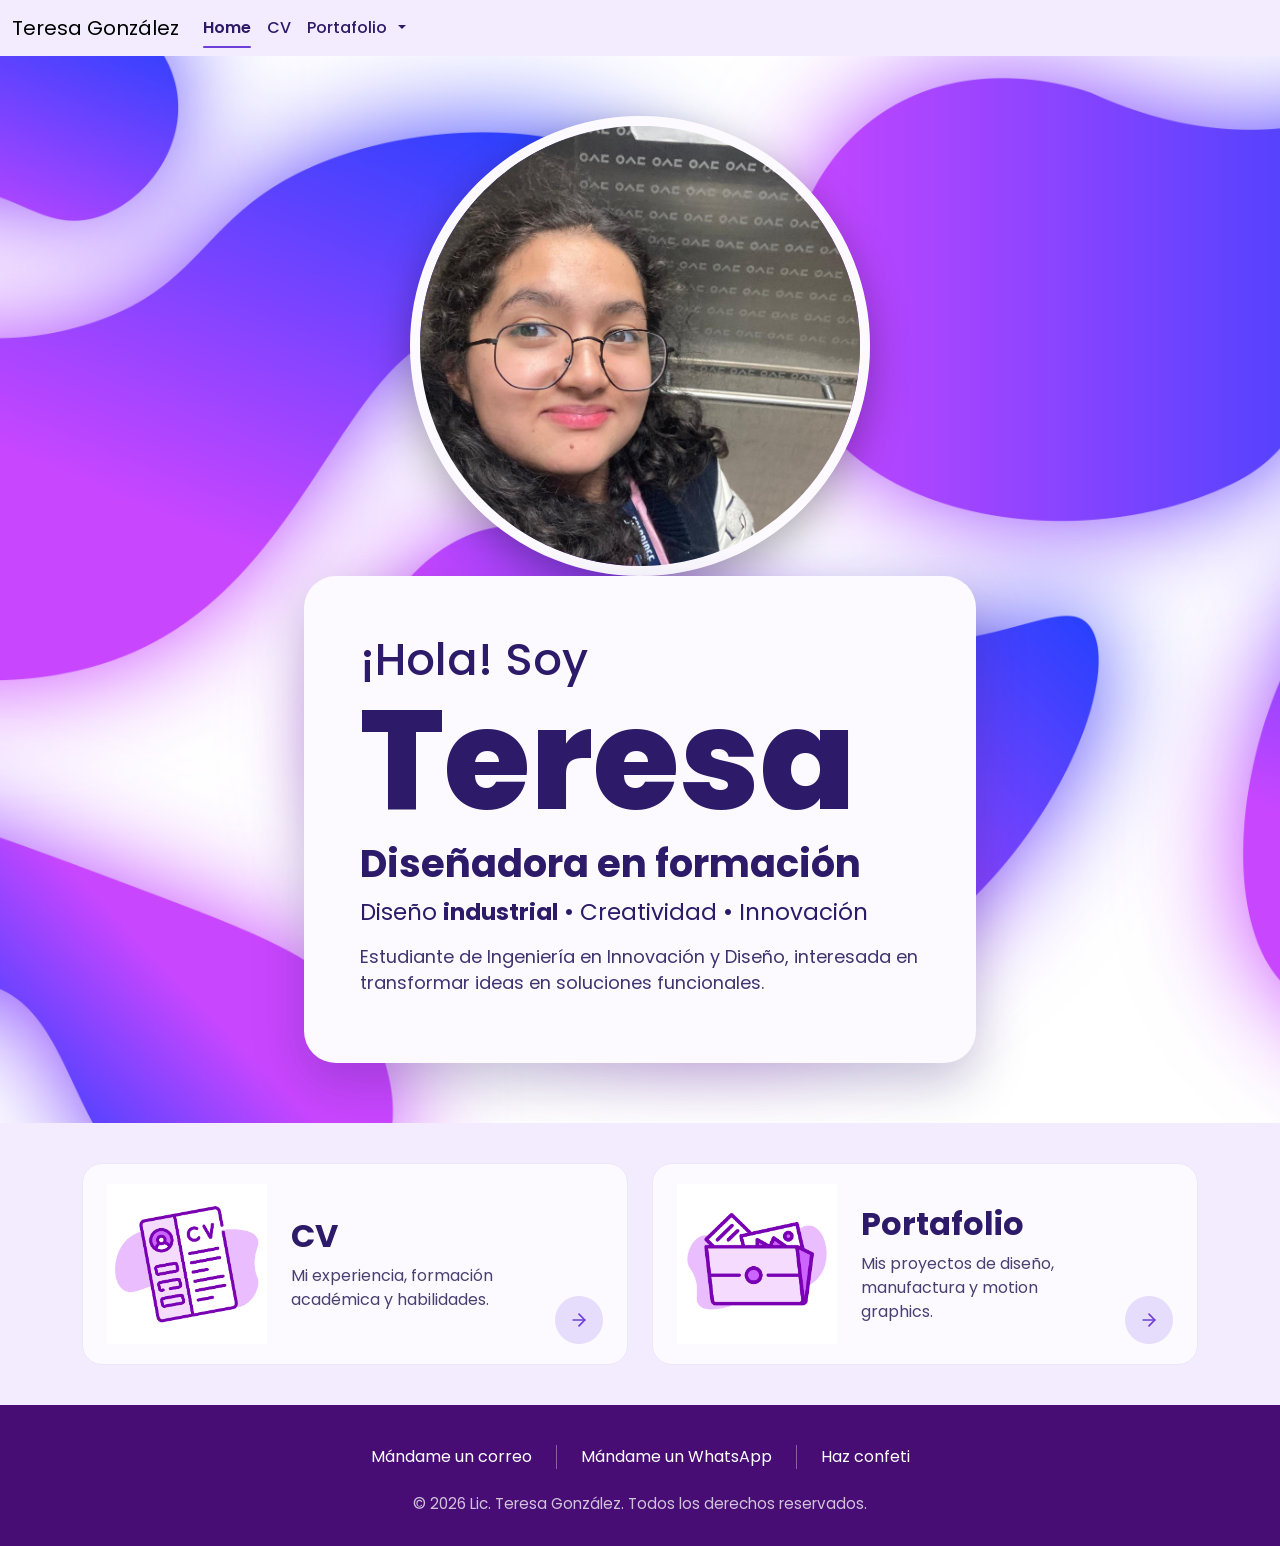
==== commit 5569bbe0: "Refactor HTML structure and navbar elements" ====
--- a/index.html
+++ b/index.html
@@ -42,21 +42,23 @@
             <li class="nav-item">
               <a class="nav-link" href="./Links/CV.html">CV</a>
             </li>
-            <li class="nav-item dropdown">
+            <li class="nav-item dropdown nav-split">
               <a
-                class="nav-link dropdown-toggle"
+                class="nav-link"
+                data-page="portafolio"
+                href="./Links/Portafolio.html"
+                >Portafolio</a
+              >
+              <a
+                class="nav-link dropdown-toggle dropdown-toggle-split"
                 href="#"
-                id="navbarDropdownMenuLink"
                 role="button"
                 data-bs-toggle="dropdown"
                 aria-expanded="false"
               >
-                Portafolio
+                <span class="visually-hidden">Abrir secciones</span>
               </a>
-              <ul
-                class="dropdown-menu"
-                aria-labelledby="navbarDropdownMenuLink"
-              >
+              <ul class="dropdown-menu">
                 <li>
                   <a class="dropdown-item" href="./Links/MotionGraphics.html"
                     >Motion Graphics</a
--- a/style.css
+++ b/style.css
@@ -1,146 +1,913 @@
-     body{
-        font-family: Poppins;
-     }
-     .name{
-        text-align: center;
-        color: #1a202c;
-        margin-bottom: 5px;
-        font-size: 28px;
-      }
-     .text {
-       text-align: center;
-       font-weight: 400;
-       font-size: 18px;
-       padding: 20px;
-     }
-      .career{
-        text-align: center;
-        color: #2563eb;
-        font-weight: 400;
-        font-size: 18px;
-        letter-spacing: 1px;
-      }
-      .subtitle{
-        color: #1a202c;
-        border-left: 5px solid #2563eb;
-        padding-left: 15px;
-      }
-      .sublist{
-        list-style: none;
-        padding: 0;
-        margin-left: 20px;
-      }
-      .subtext{
-        background: #f9fafb;
-        margin-bottom: 8px;
-        padding: 10px;
-        border-radius: 5px;
-        outline: 2px solid #bbbbbb;
-
-      }
-      .profile-pic{
-        width: 150px;
-        height: 150px;
-        object-fit: cover; 
-        border-radius: 50%;
-        display: block;
-        margin: 0 auto;
-
-      }
-     .navbar-nav .nav-link.active {
-        border-bottom: 2px solid #000;
-        padding-bottom: 2px;
-     }
-
-     @media (min-width: 768px) {
-       .parent {
-         display: grid;
-         grid-template-columns: repeat(2, 1fr);
-         grid-template-rows: repeat(2, auto);
-         gap: 50px;
-       }
-       .parent2 {
-         display: grid;
-         grid-template-columns: repeat(4, 1fr);
-         grid-template-rows: repeat(1, auto);
-         gap: 50px;
-       } 
-     }
-     @media (max-width: 767px) {
-       .parent {
-         display: grid;
-         grid-template-columns: 1fr;
-         gap: 20px;
-         align-items: start;
-       }
-       .parent2 {
-         display: grid;
-         grid-template-columns: 1fr;
-         gap: 20px;
-       }  
-     }
-     .btn-lista {
-       background-color: #f9fafb;
-       border: 2px solid #bbbbbb;
-       border-radius: 5px;
-       margin-bottom: 3px;
-       padding: 10px;
-       width: 100%;
-     }
-     .btn-lista:hover {
-       background: #e5e5e5;
-       border: 2px solid #575757;
-     }
-
-     .info {
-       background-color: #ffffff;
-       border-left: 4px solid #004cbe;
-       margin: 0px 0px 0px 20px;
-       padding: 0px 25px;
-       font-size: 15px;
-     }
-     .info ul {
-       margin-bottom: 0;
-     }
-     .location-container {
-       display: flex;
-       justify-content: center;
-       gap: 10px;
-       color: #000000;
-       font-size: 16px;
-       margin-top: 15px;
-     }
-     .video-loop {
-       width: 100%;
-       border-radius: 8px;
-     }
-     .contenedor-logos {
-       display: flex;
-       gap: 20px;
-       justify-content: center;
-     }
-     .video-loop-cover {
-       height: 100%;
-       width: 100%;
-     }
-     .contenedor-posters {
-       display: grid;
-       grid-template-columns: repeat(3, 1fr);
-       grid-template-rows: 1fr;
-       grid-column-gap: 5px;
-       grid-row-gap: 0px;
-     }
-     .carousel-control-prev-icon,
-     .carousel-control-next-icon {
-       filter: invert(33%) sepia(13%) saturate(940%) hue-rotate(182deg)
-         brightness(93%) contrast(88%);
-     }
-     .carousel-contenedor {
-       margin: 0 auto;
-     }
-     .carousel-contenedor .carousel-item img {
-       height: 450px;
-       width: auto;
-       object-fit: contain;
-     }
-
+body {
+  font-family: "Poppins", sans-serif;
+}
+
+.hero {
+  background-image: url("./Images/fondoPorta.png");
+  background-size: cover;
+  background-position: center;
+  background-repeat: no-repeat;
+  min-height: calc(100vh - 56px); /* alto de pantalla menos la navbar */
+  padding: 60px 0;
+  display: flex;
+  align-items: center;
+  overflow: hidden;
+}
+
+.hero > .container-fluid {
+  width: 100%;
+  isolation: isolate;
+}
+
+/* Foto más grande */
+.profile-pic {
+  width: min(460px, 80vw);
+  aspect-ratio: 1;
+  object-fit: cover;
+  border-radius: 50%;
+  border: 10px solid #fcfaff;
+  box-shadow: 0 14px 40px rgba(0, 0, 0, 0.3);
+}
+
+/* Controla la distancia entre la foto y el texto */
+.hero-row {
+  column-gap: 100px; /* sube o baja este valor para acercar o alejar */
+}
+
+.hero-text {
+  position: relative; /* sin isolation aquí */
+  max-width: 720px;
+  padding: 50px 56px;
+  background: #fcfaff;
+  border-radius: 32px;
+  box-shadow: 0 20px 50px rgba(45, 27, 105, 0.25);
+}
+
+/* Rectángulo morado detrás, desplazado arriba y a la derecha */
+
+/* Textos más grandes */
+.hero-hello {
+  margin: 0;
+  font-size: clamp(1.8rem, 3.5vw, 3rem);
+  font-weight: 500;
+  color: #2d1b69;
+}
+
+.hero-name {
+  margin: 0 0 14px;
+  font-size: clamp(4.5rem, 11vw, 9rem);
+  font-weight: 800;
+  line-height: 0.95;
+  color: #2d1b69;
+}
+
+.hero-role {
+  font-size: clamp(1.5rem, 3vw, 2.4rem);
+  font-weight: 700;
+  color: #2d1b69;
+}
+
+.hero-tags {
+  font-size: clamp(1.1rem, 1.8vw, 1.5rem);
+  color: #2d1b69;
+  margin-bottom: 14px;
+}
+
+.hero-desc {
+  max-width: 560px;
+  font-size: clamp(1rem, 1.4vw, 1.2rem);
+  color: #3f3470;
+}
+
+.card-h {
+  flex-direction: row; /* imagen a la izquierda, texto a la derecha */
+  align-items: center;
+  gap: 24px;
+  padding: 20px 24px;
+  border: 1px solid #ece6fb;
+  border-radius: 20px;
+  background: #fcfaff;
+  transition:
+    transform 0.2s ease,
+    box-shadow 0.2s ease;
+}
+
+.card-h:hover {
+  transform: translateY(-4px);
+  box-shadow: 0 10px 25px rgba(91, 58, 180, 0.18);
+}
+
+.card-h-img {
+  width: 160px;
+  height: 160px;
+  flex-shrink: 0; /* la imagen no se encoge */
+  object-fit: contain;
+}
+
+.card-h-body {
+  flex: 1;
+}
+
+.card-h-title {
+  margin-bottom: 8px;
+  font-weight: 700;
+  font-size: 2rem;
+}
+
+.card-h-title a {
+  color: #2d1b69;
+  text-decoration: none;
+}
+
+.card-h-text {
+  margin: 0;
+  color: #4b3f72;
+}
+
+.card-h-arrow {
+  align-self: flex-end; /* la flecha queda abajo a la derecha */
+  display: flex;
+  align-items: center;
+  justify-content: center;
+  width: 48px;
+  height: 48px;
+  border-radius: 50%;
+  background: #e6dcfb;
+  color: #6d3fd6;
+  font-size: 1.3rem;
+  transition: background 0.2s ease;
+}
+
+.card-h:hover .card-h-arrow {
+  background: #d3c0f7;
+}
+
+/* En pantallas pequeñas la imagen se reduce */
+@media (max-width: 576px) {
+  .card-h-img {
+    width: 100px;
+    height: 100px;
+  }
+}
+.navbar .nav-link {
+  position: relative;
+  color: #2d1b69;
+  font-weight: 500;
+}
+
+.navbar .nav-link::before {
+  content: "";
+  position: absolute;
+  left: 0.5rem;
+  right: 0.5rem;
+  bottom: 0;
+  height: 2px;
+  background: #6d3fd6;
+  border-radius: 2px;
+  transform: scaleX(0); /* oculto por defecto */
+  transition: transform 0.2s ease;
+}
+
+.navbar .nav-link:hover::before,
+.navbar .nav-link.active::before {
+  transform: scaleX(1); /* visible en hover y en la página actual */
+}
+
+.navbar .nav-link.active {
+  color: #2d1b69;
+  font-weight: 600;
+}
+.cards-section {
+  background-color: #f3ecff;
+  padding: 40px 0;
+}
+.main-nav {
+  background-color: #f3ecff;
+}
+
+.site-footer {
+  background-color: #470d74; /* morado oscuro, el mismo de tus títulos */
+  color: #fff;
+  text-align: center;
+  padding: 40px 20px 30px;
+}
+
+.footer-links {
+  display: flex;
+  justify-content: center;
+  align-items: center;
+  flex-wrap: wrap;
+  gap: 12px 0;
+  margin-bottom: 24px;
+}
+
+.footer-links a {
+  color: #fff;
+  text-decoration: none;
+  padding: 0 24px;
+}
+
+/* Separador vertical entre enlaces */
+.footer-links a + a {
+  border-left: 1px solid rgba(255, 255, 255, 0.35);
+}
+
+.footer-links a:hover {
+  color: #d3c0f7; /* lavanda al pasar el cursor */
+  text-decoration: underline;
+}
+
+.footer-copy {
+  margin: 0;
+  font-size: 0.95rem;
+  color: rgba(255, 255, 255, 0.75);
+}
+
+/* En pantallas chicas los enlaces se apilan, sin separador */
+@media (max-width: 576px) {
+  .footer-links {
+    flex-direction: column;
+  }
+  .footer-links a + a {
+    border-left: none;
+  }
+}
+
+.page-hero {
+  background-image: url("./Images/fondoPorta.png");
+  background-size: cover;
+  background-position: center;
+  background-repeat: no-repeat;
+  padding: 50px 30px;
+  display: flex;
+  justify-content: center;
+}
+
+.page-hero-box {
+  width: 100%;
+  max-width: 650px;
+  padding: 20px 20px;
+  background: #fff;
+  border-radius: 32px;
+  box-shadow: 0 20px 50px rgba(45, 27, 105, 0.25);
+  text-align: center;
+}
+
+.page-hero-box h1 {
+  margin-bottom: 8px;
+  font-size: clamp(2.4rem, 6vw, 4rem);
+  font-weight: 800;
+  color: #2d1b69;
+}
+
+.page-hero-box p {
+  margin: 0;
+  font-size: clamp(1rem, 2vw, 1.25rem);
+  color: #4b3f72;
+}
+.back-section {
+  background-color: #ffffff;
+  padding: 28px 0 0;
+}
+.bac-section {
+  background-color: #f3ecff;
+  padding: 28px 0 0;
+}
+/* Extras para usar .card-h-arrow como enlace independiente */
+a.card-h-arrow {
+  text-decoration: none;
+  transition:
+    background 0.2s ease,
+    transform 0.2s ease;
+}
+
+a.card-h-arrow:hover {
+  background: #d3c0f7; /* mismo color que el hover de las cards */
+  color: #6d3fd6;
+  transform: translateX(-3px); /* la flecha "se asoma" hacia atrás */
+}
+.gallery-section {
+  background-color: #ffffff; /* continúa la franja lavanda de la flecha */
+  padding: 20px 0 30px;
+}
+
+.subtitle {
+  margin-bottom: 24px;
+  font-size: clamp(1.6rem, 3vw, 2.2rem);
+  font-weight: 800;
+  color: #2d1b69;
+}
+
+/* Línea de acento bajo el título */
+.subtitle::after {
+  content: "";
+  display: block;
+  width: 100px;
+  height: 4px;
+  margin-top: 10px;
+  border-radius: 2px;
+  background: #6d3fd6;
+}
+
+.parent2 {
+  display: grid;
+  grid-template-columns: repeat(4, 1fr);
+  gap: 24px;
+}
+
+.parent2 > .carousel,
+.single-gallery > .carousel {
+  min-width: 0;
+  border-radius: 20px;
+  overflow: hidden;
+  box-shadow: 0 10px 25px rgba(45, 27, 105, 0.15);
+}
+
+/* Imágenes cuadradas */
+.parent2 .carousel-item img {
+  aspect-ratio: 1 / 1;
+  object-fit: cover;
+}
+.single-gallery {
+  max-width: 1000px;
+  margin: 0 auto;
+}
+
+/* Evita que se acumule el espacio entre secciones consecutivas */
+.gallery-section + .gallery-section {
+  padding-top: 0;
+}
+@media (max-width: 1199px) {
+  .parent2 {
+    grid-template-columns: repeat(2, 1fr);
+  }
+}
+
+@media (max-width: 575px) {
+  .parent2 {
+    grid-template-columns: 1fr;
+  }
+}
+
+.carousel-control-prev-icon {
+  background-image: url("data:image/svg+xml,%3csvg xmlns='http://www.w3.org/2000/svg' viewBox='0 0 16 16' fill='%23e6e6e6'%3e%3cpath d='M11.354 1.646a.5.5 0 0 1 0 .708L5.707 8l5.647 5.646a.5.5 0 0 1-.708.708l-6-6a.5.5 0 0 1 0-.708l6-6a.5.5 0 0 1 .708 0z'/%3e%3c/svg%3e");
+}
+
+.carousel-control-next-icon {
+  background-image: url("data:image/svg+xml,%3csvg xmlns='http://www.w3.org/2000/svg' viewBox='0 0 16 16' fill='%23e6e6e6'%3e%3cpath d='M4.646 1.646a.5.5 0 0 1 .708 0l6 6a.5.5 0 0 1 0 .708l-6 6a.5.5 0 0 1-.708-.708L10.293 8 4.646 2.354a.5.5 0 0 1 0-.708z'/%3e%3c/svg%3e");
+}
+
+/* Sombra oscura para que se lea sobre cualquier imagen */
+.carousel-control-prev-icon,
+.carousel-control-next-icon {
+  filter: drop-shadow(0 1px 3px rgba(0, 0, 0, 0.8));
+}
+.carousel-control-prev,
+.carousel-control-next {
+  opacity: 1;
+}
+.contenedor-logos {
+  display: grid;
+  grid-template-columns: repeat(3, 1fr);
+  gap: 24px;
+}
+
+.video-card {
+  min-width: 0;
+  border-radius: 20px;
+  overflow: hidden;
+  box-shadow: 0 10px 25px rgba(45, 27, 105, 0.15);
+  background: #fff;
+}
+
+.video-loop {
+  display: block;
+  width: 100%;
+  aspect-ratio: 16 / 9;
+  object-fit: cover;
+}
+
+@media (max-width: 991px) {
+  .contenedor-logos {
+    grid-template-columns: 1fr; /* apilados en tablet y celular */
+  }
+}
+/* Carrusel con altura fija para imágenes de distintos tamaños */
+.carousel-fixed .carousel-item {
+  background: #fff; /* color de las franjas */
+}
+
+.carousel-fixed .carousel-item img {
+  width: 100%;
+  height: var(--carousel-h, clamp(260px, 45vw, 450px)); /* valor por defecto */
+  aspect-ratio: auto;
+  object-fit: contain;
+}
+
+/* Primer carrusel: más alto */
+.carousel-tall {
+  --carousel-h: clamp(320px, 60vw, 650px);
+}
+
+/* Segundo carrusel: imágenes cuadradas con altura máxima */
+.carousel-compact {
+  --carousel-h: clamp(320px, 40vw, 590px);
+}
+
+/* Ancho máximo propio para el carrusel de imágenes cuadradas */
+.single-gallery--narrow {
+  max-width: 600px;
+}
+
+.single-gallery--wide {
+  max-width: 900px;
+}
+.single-image {
+  max-width: 900px; /* ancho máximo, igual que el carrusel ancho */
+  margin: 0 auto;
+}
+
+.single-image img {
+  display: block;
+  width: 100%;
+  height: auto; /* respeta la proporción original */
+  max-height: 600px; /* altura máxima */
+  object-fit: contain; /* se ve completa, sin recortes */
+  margin: 0 auto;
+  border-radius: 20px;
+}
+.pair-gallery {
+  display: grid;
+  grid-template-columns: repeat(2, 1fr); /* dos columnas en pantallas grandes */
+  gap: 24px;
+  max-width: 1000px;
+  margin: 0 auto;
+}
+
+/* Cada carrusel llena su columna en lugar de usar su ancho máximo propio */
+.pair-gallery > .single-gallery {
+  max-width: none;
+  margin: 0;
+  min-width: 0; /* evita que una imagen grande desborde la columna */
+}
+
+/* En tablet y celular: uno debajo del otro */
+@media (max-width: 991px) {
+  .pair-gallery {
+    grid-template-columns: 1fr;
+    max-width: 600px; /* mismo ancho que tenían apilados */
+  }
+}
+.video-row {
+  display: flex;
+  flex-wrap: nowrap;
+  align-items: center;
+  justify-content: center;
+  gap: 16px;
+}
+
+.video-item {
+  flex: var(--flex-w, 1) 1 0%;
+  min-width: 0;
+  border-radius: 16px;
+  overflow: hidden;
+  box-shadow: 0 10px 25px rgba(45, 27, 105, 0.15);
+}
+
+.video-item video {
+  display: block;
+  width: 100%;
+  height: auto;
+}
+
+@media (max-width: 575px) {
+  .video-row {
+    gap: 8px;
+  }
+  .video-item {
+    border-radius: 10px;
+  }
+}
+/* Contenedor específico para cuando hay un solo video */
+.single-video-wrapper {
+  display: flex;
+  justify-content: center;
+  width: 100%;
+}
+
+/* Controla el tamaño del bloque del video según su formato */
+.single-video-wrapper .video-item {
+  width: 100%;
+  max-width: 700px; /* <-- Ancho máximo ideal. Puedes subirlo a 900px si es horizontal, o bajarlo a 450px si es vertical/story */
+  border-radius: 16px;
+  overflow: hidden;
+  box-shadow: 0 10px 25px rgba(45, 27, 105, 0.15);
+}
+
+.single-video-wrapper .video-item video {
+  display: block;
+  width: 100%;
+  height: auto; /* Respeta la proporción natural del video (cuadrado, horizontal o vertical) */
+}
+/* =====================================================
+   CV: pega todo este bloque al final de tu style.css
+   (reutiliza .page-hero, .gallery-section, .subtitle y
+   .site-footer que ya tienes)
+   ===================================================== */
+
+.cv-contact {
+  display: flex;
+  flex-wrap: wrap;
+  justify-content: center;
+  gap: 8px 28px;
+  margin: 18px 0 0;
+  padding: 0;
+  list-style: none;
+  color: #4b3f72;
+}
+
+.cv-contact a {
+  color: #4b3f72;
+  text-decoration: none;
+  border-bottom: 1px solid transparent;
+  transition:
+    color 0.2s ease,
+    border-color 0.2s ease;
+}
+
+.cv-contact a:hover {
+  color: #6d3fd6;
+  border-bottom-color: #6d3fd6;
+}
+
+/* ---------- Distribución ---------- */
+.cv-section {
+  padding-top: 40px;
+  padding-bottom: 60px;
+}
+
+.cv-wrap {
+  display: grid;
+  grid-template-columns: minmax(0, 1.7fr) minmax(0, 1fr);
+  gap: 24px;
+  align-items: start;
+}
+
+.cv-col {
+  display: flex;
+  flex-direction: column;
+  gap: 24px;
+  min-width: 0;
+}
+
+.cv-card {
+  padding: 32px;
+  background: #fff;
+  border-radius: 24px;
+  box-shadow: 0 10px 25px rgba(45, 27, 105, 0.12);
+}
+
+.cv-card .subtitle {
+  margin-bottom: 22px;
+  font-size: 1.5rem;
+}
+
+.cv-profile {
+  margin: 0;
+  color: #3f3470;
+  line-height: 1.7;
+}
+
+/* ---------- Línea de tiempo (experiencia y educación) ---------- */
+.timeline {
+  position: relative;
+  margin: 0;
+  padding: 0 0 0 30px;
+  list-style: none;
+}
+
+/* Línea vertical */
+.timeline::before {
+  content: "";
+  position: absolute;
+  top: 8px;
+  bottom: 8px;
+  left: 7px;
+  width: 2px;
+  background: #e6dcfb;
+}
+
+.timeline-item {
+  position: relative;
+  padding-bottom: 32px;
+}
+
+.timeline-item:last-child {
+  padding-bottom: 0;
+}
+
+/* Punto de cada entrada */
+.timeline-item::before {
+  content: "";
+  position: absolute;
+  top: 5px;
+  left: -30px;
+  width: 16px;
+  height: 16px;
+  border-radius: 50%;
+  background: #6d3fd6;
+  border: 3px solid #fff;
+  box-shadow: 0 0 0 2px #e6dcfb;
+}
+
+.cv-date {
+  margin: 0 0 4px;
+  font-size: 0.9rem;
+  font-weight: 600;
+  color: #6d3fd6;
+}
+
+.cv-role {
+  margin: 0;
+  font-size: 1.25rem;
+  font-weight: 700;
+  color: #2d1b69;
+}
+
+.cv-org {
+  margin: 2px 0 0;
+  color: #4b3f72;
+}
+
+.cv-detail {
+  margin: 8px 0 0;
+  color: #3f3470;
+}
+
+/* ---------- Tareas con herramientas ---------- */
+.cv-tasks {
+  margin: 14px 0 0;
+  padding-left: 1.1rem;
+  color: #3f3470;
+}
+
+.cv-tasks > li {
+  margin-bottom: 14px;
+  line-height: 1.55;
+}
+
+.cv-tasks > li:last-child {
+  margin-bottom: 0;
+}
+
+.cv-tasks > li::marker {
+  color: #6d3fd6;
+}
+
+.cv-tasks strong {
+  font-weight: 600;
+  color: #2d1b69;
+}
+
+.cv-tools {
+  display: flex;
+  flex-wrap: wrap;
+  gap: 6px;
+  margin-top: 8px;
+}
+
+.cv-tools span {
+  padding: 3px 11px;
+  font-size: 0.78rem;
+  font-weight: 500;
+  color: #4b3f72;
+  background: #f3ecff;
+  border-radius: 999px;
+}
+
+/* ---------- Software: el nivel se distingue por el relleno ---------- */
+.cv-group {
+  margin: 22px 0 10px;
+  font-size: 1rem;
+  font-weight: 700;
+  color: #2d1b69;
+}
+
+.cv-group:first-of-type {
+  margin-top: 0;
+}
+
+.skill-list,
+.chip-list {
+  display: flex;
+  flex-wrap: wrap;
+  gap: 8px;
+  margin: 0;
+  padding: 0;
+  list-style: none;
+}
+
+.skill {
+  display: inline-flex;
+  align-items: baseline;
+  gap: 6px;
+  padding: 6px 14px;
+  font-size: 0.9rem;
+  font-weight: 500;
+  border-radius: 999px;
+}
+
+.skill small {
+  font-size: 0.72rem;
+  font-weight: 400;
+  opacity: 0.85;
+}
+
+/* Avanzado: relleno morado oscuro */
+.lvl-adv {
+  background: #2d1b69;
+  color: #fff;
+}
+
+/* Intermedio: relleno lavanda */
+.lvl-int {
+  background: #e6dcfb;
+  color: #2d1b69;
+}
+
+/* Básico: solo contorno */
+.lvl-bas {
+  background: #fff;
+  color: #4b3f72;
+  border: 1px solid #cbbcf0;
+}
+
+/* ---------- Idiomas ---------- */
+.lang-list {
+  margin: 0;
+  padding: 0;
+  list-style: none;
+}
+
+.lang-list li {
+  display: flex;
+  justify-content: space-between;
+  align-items: baseline;
+  gap: 16px;
+  padding: 10px 0;
+  border-bottom: 1px solid #f0e9fc;
+  color: #4b3f72;
+}
+
+.lang-list li:last-child {
+  border-bottom: none;
+  padding-bottom: 0;
+}
+
+.lang-list li:first-child {
+  padding-top: 0;
+}
+
+.lang-list strong {
+  font-weight: 600;
+  color: #2d1b69;
+}
+
+.lang-list span {
+  text-align: right;
+}
+
+/* ---------- Habilidades blandas e intereses ---------- */
+.chip-list li {
+  padding: 6px 14px;
+  font-size: 0.9rem;
+  font-weight: 500;
+  color: #2d1b69;
+  background: #f3ecff;
+  border-radius: 999px;
+}
+
+/* ---------- Responsive ---------- */
+@media (max-width: 991px) {
+  .cv-wrap {
+    grid-template-columns: 1fr; /* una sola columna en tablet y celular */
+  }
+}
+
+@media (max-width: 575px) {
+  .cv-card {
+    padding: 24px 20px;
+  }
+  .timeline {
+    padding-left: 26px;
+  }
+  .timeline-item::before {
+    left: -26px;
+  }
+}
+
+/* ---------- Impresión (Ctrl + P para guardar como PDF) ---------- */
+@media print {
+  .main-nav,
+  .site-footer {
+    display: none;
+  }
+  .gallery-section,
+  .page-hero {
+    background: #fff;
+    padding: 12px 0;
+  }
+  .cv-card,
+  .page-hero-box {
+    box-shadow: none;
+    border: 1px solid #e6dcfb;
+    break-inside: avoid;
+  }
+  .cv-wrap {
+    grid-template-columns: 1fr;
+  }
+}
+/* ---------- Encabezado del CV ---------- */
+
+.cv-name {
+  margin: 0;
+  font-size: clamp(1.9rem, 4.5vw, 3rem);
+  font-weight: 800;
+  line-height: 1.15;
+  color: #2d1b69;
+}
+.cv-header {
+  background-color: #f3ecff;
+  padding: 24px 20px 0;
+}
+
+.cv-id-card {
+  position: relative; /* nueva */
+  z-index: 1; /* nueva: la sombra queda por encima de la sección siguiente */
+  max-width: 900px;
+  margin: 0 auto;
+  padding: 32px 28px;
+  text-align: center;
+  background: #fff;
+  border-radius: 32px;
+  box-shadow: 0 20px 50px rgba(45, 27, 105, 0.15);
+}
+
+.cv-section {
+  background-color: #f3ecff; /* fondo propio, ya no depende de .gallery-section */
+  padding-top: 24px;
+  padding-bottom: 60px;
+}
+.nav-split {
+  position: relative; /* la lista se ubica respecto a este elemento */
+  display: flex;
+  align-items: center;
+}
+
+.nav-split > .nav-link:first-child {
+  padding-right: 0.2rem;
+}
+
+.nav-split .dropdown-toggle-split {
+  padding-left: 0.2rem;
+}
+
+/* El subrayado es solo del texto, no de la flecha */
+.nav-split .dropdown-toggle-split::before {
+  display: none;
+}
+
+/* La lista aparece justo debajo, alineada a la izquierda */
+.nav-split > .dropdown-menu {
+  top: 100%;
+  left: 0;
+  margin-top: 0;
+}
+
+/* Escritorio: la lista se abre al pasar el cursor */
+/* antes: @media (min-width: 992px) */
+@media (hover: hover) {
+  .nav-split:hover > .dropdown-menu,
+  .nav-split:focus-within > .dropdown-menu {
+    display: block;
+  }
+
+  .nav-split:hover .dropdown-toggle-split::after {
+    transform: rotate(180deg);
+  }
+}
+/* Menú colapsado (tablet y celular): la lista baja debajo del enlace */
+@media (max-width: 991.98px) {
+  .nav-split {
+    flex-wrap: wrap; /* permite que la lista pase a otra línea */
+  }
+
+  .nav-split > .dropdown-menu {
+    flex: 0 0 100%; /* ocupa toda la línea, debajo del texto y la flecha */
+    width: 100%;
+    margin-top: 0;
+    padding-left: 0.5rem;
+    background: #ffffff; /* se integra con el fondo lavanda del menú */
+    border: 1;
+  }
+}
